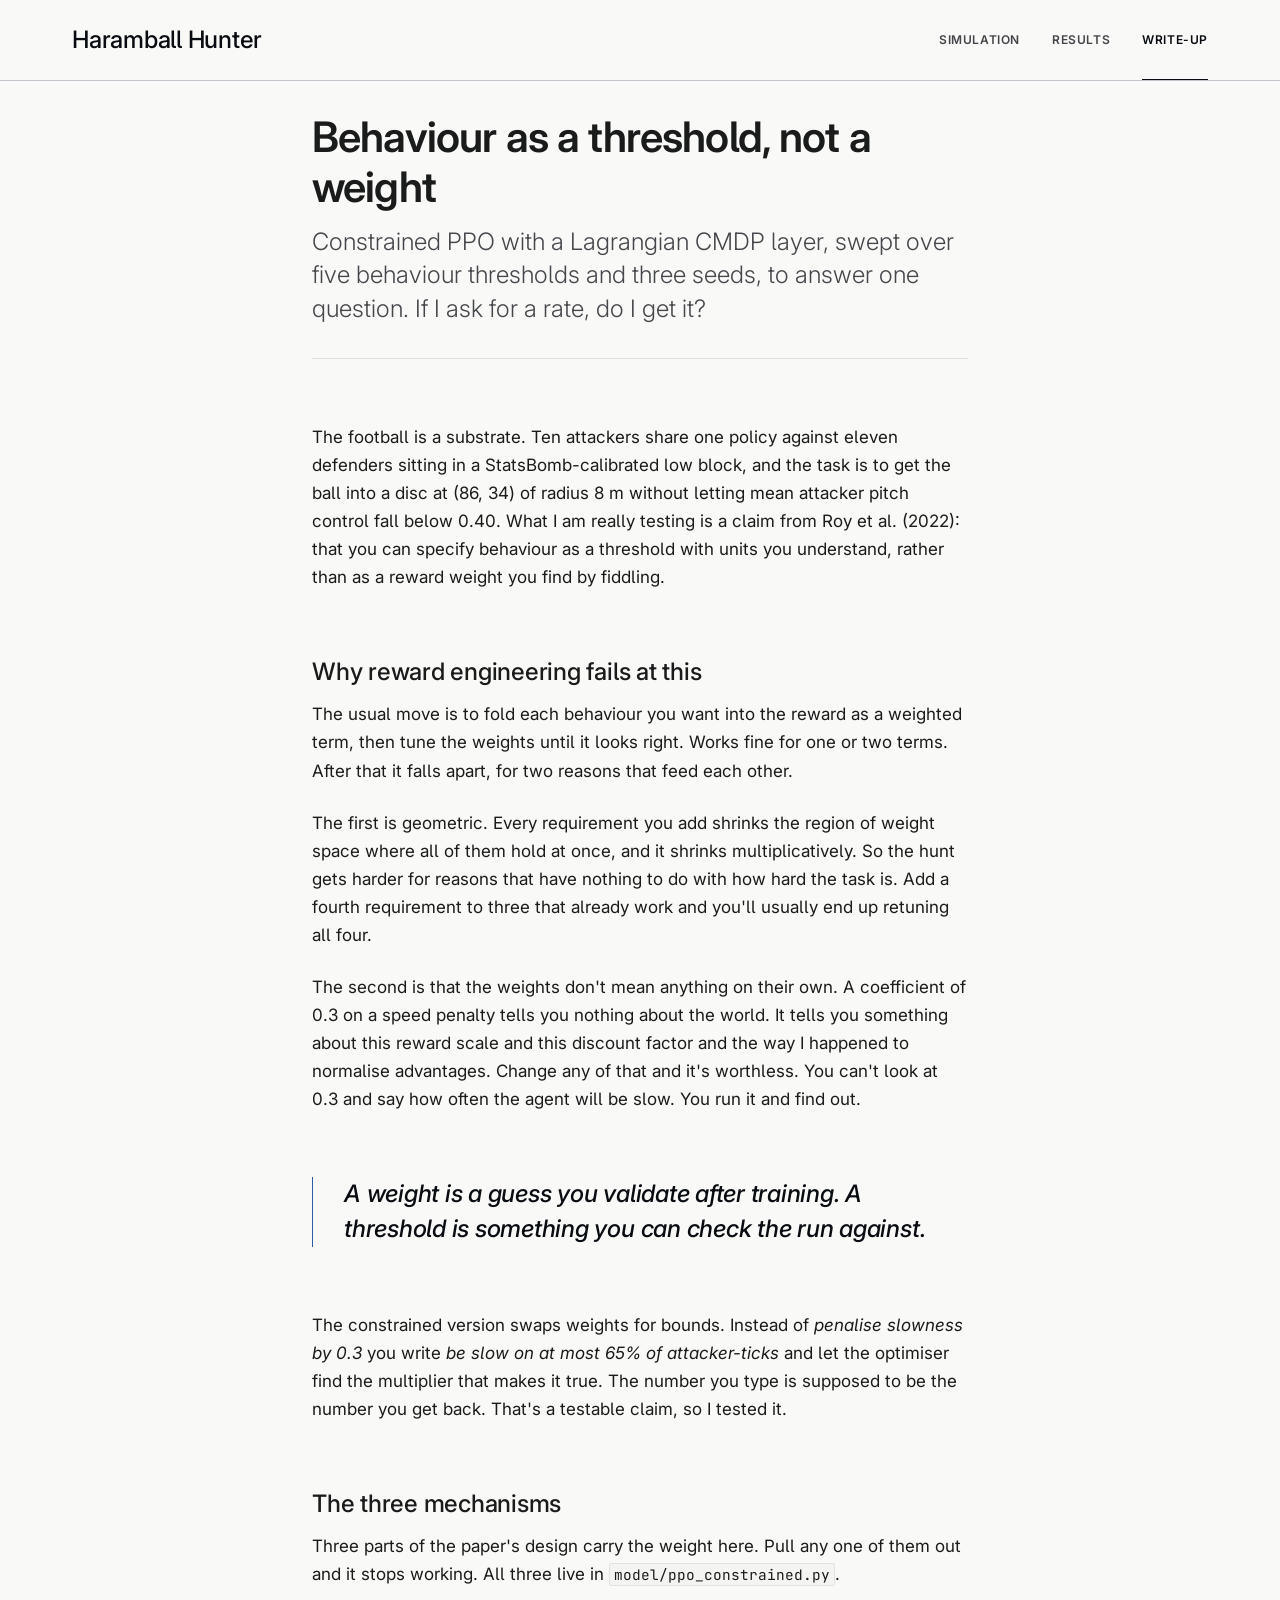
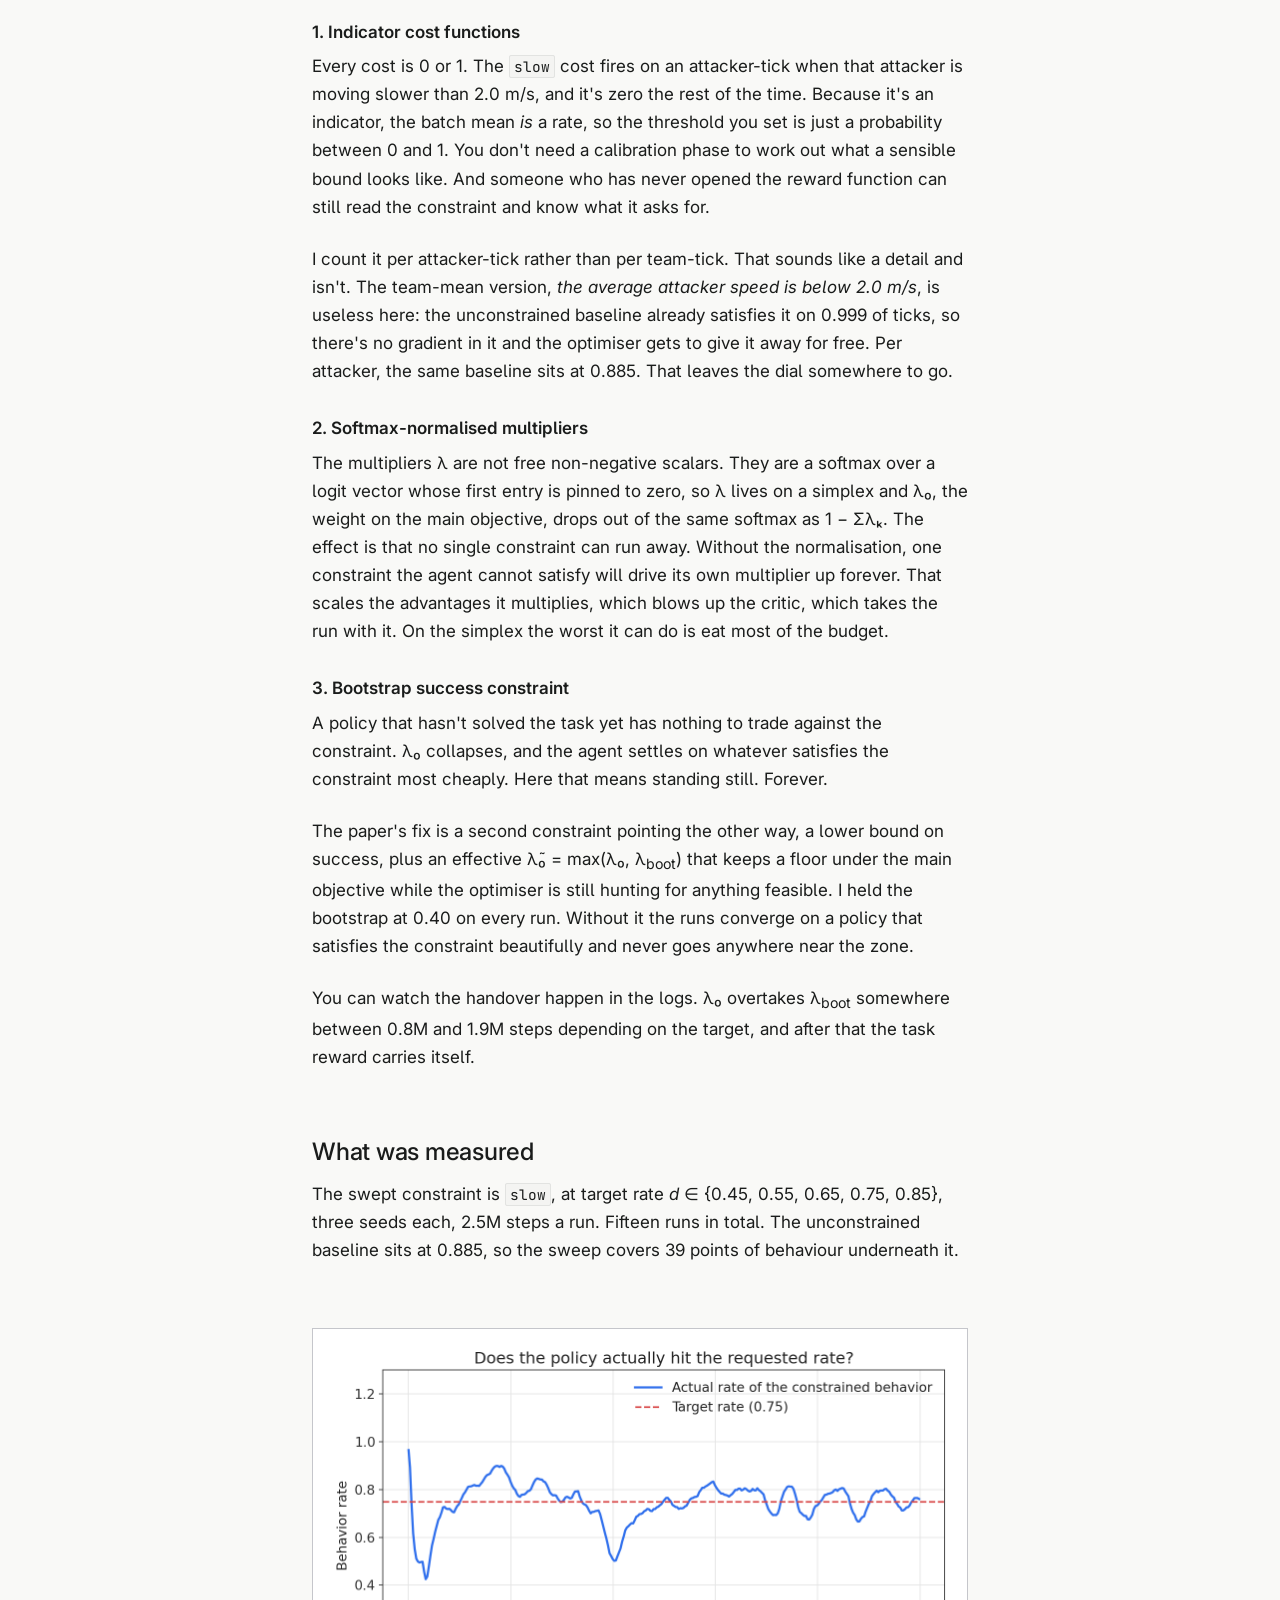
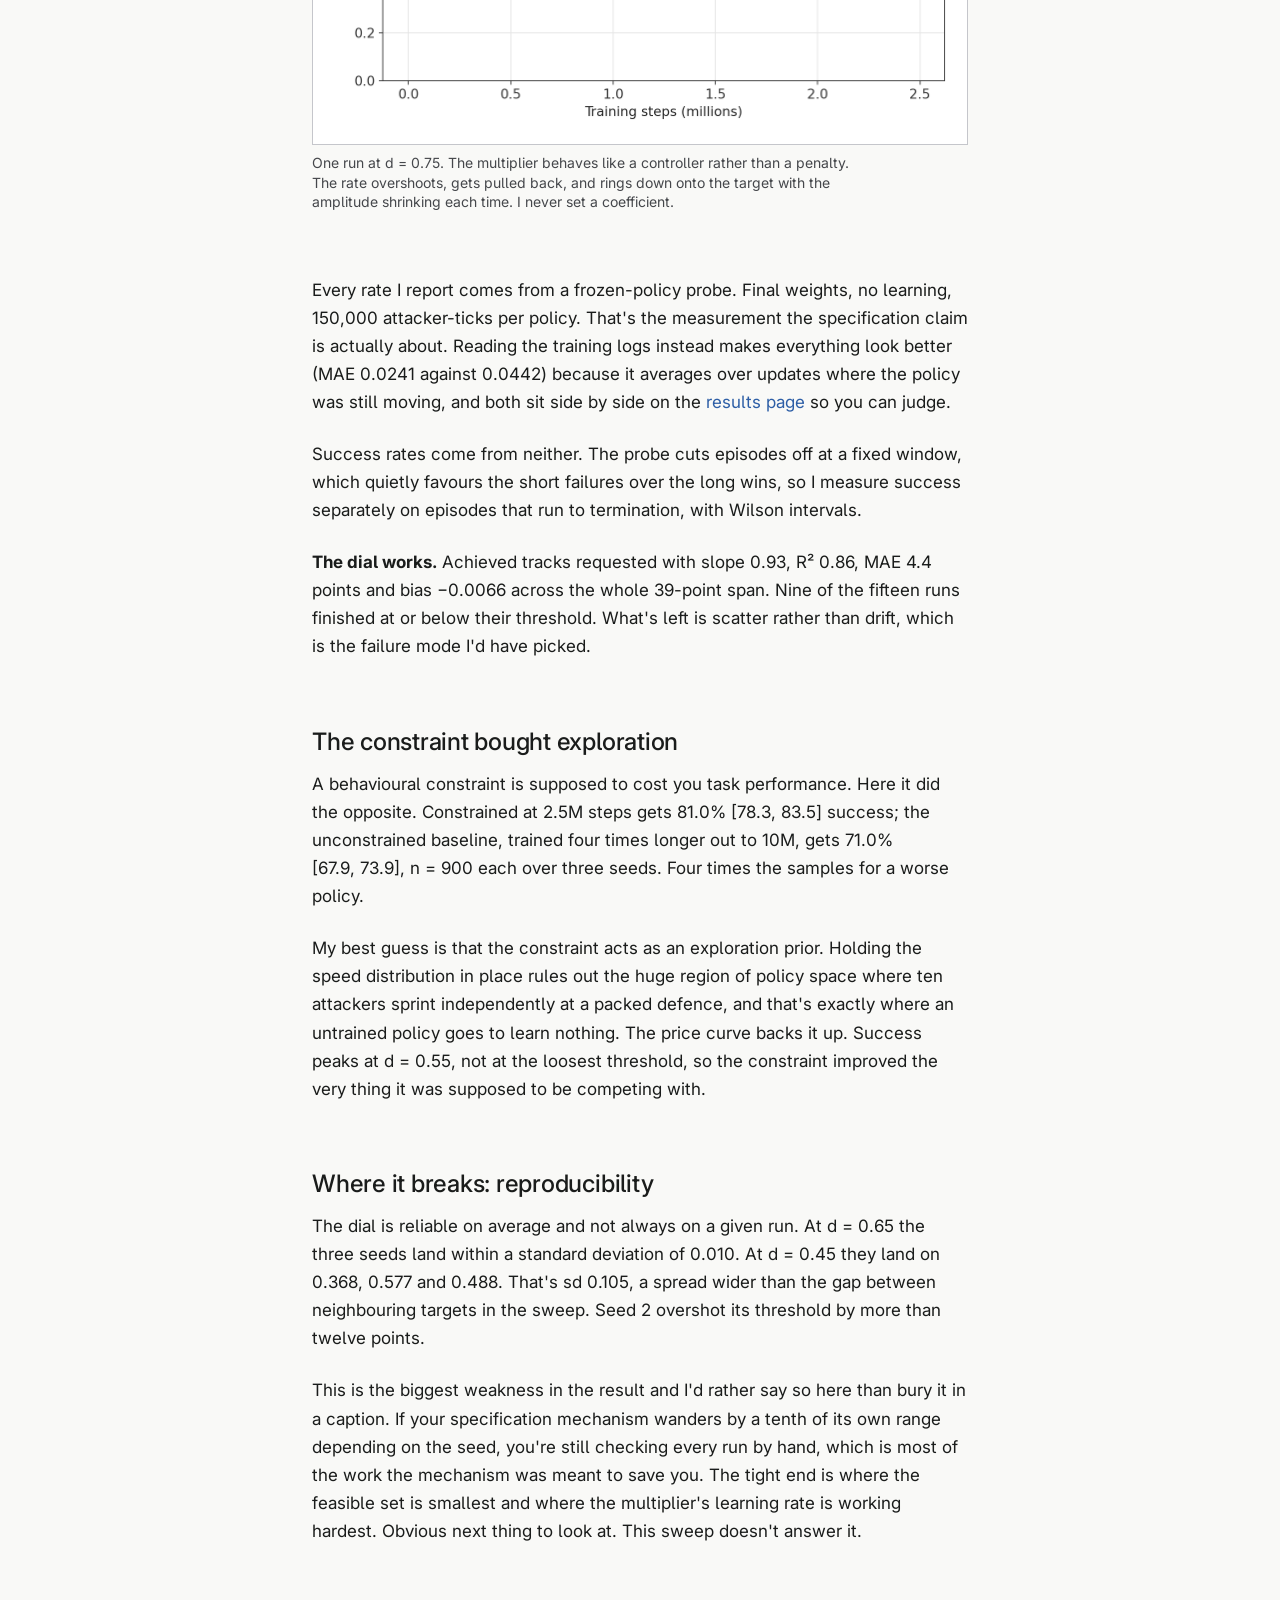
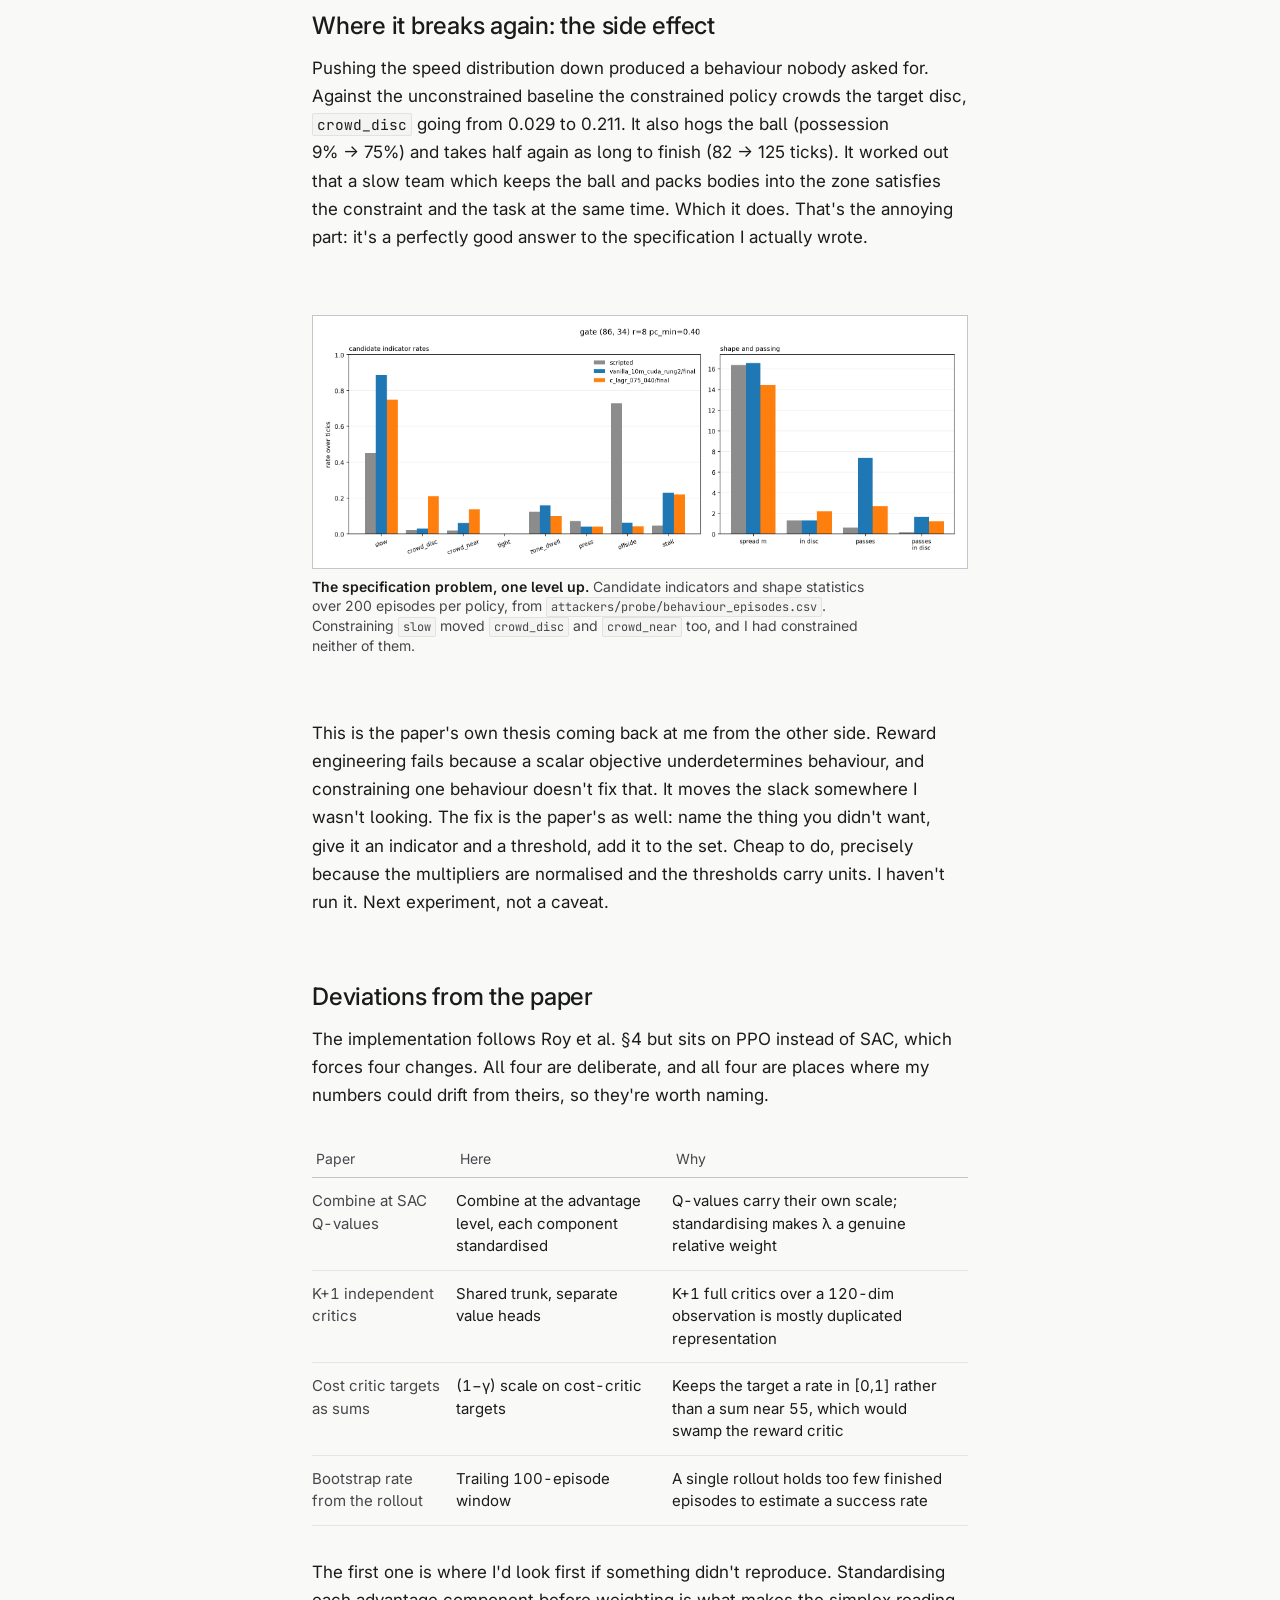
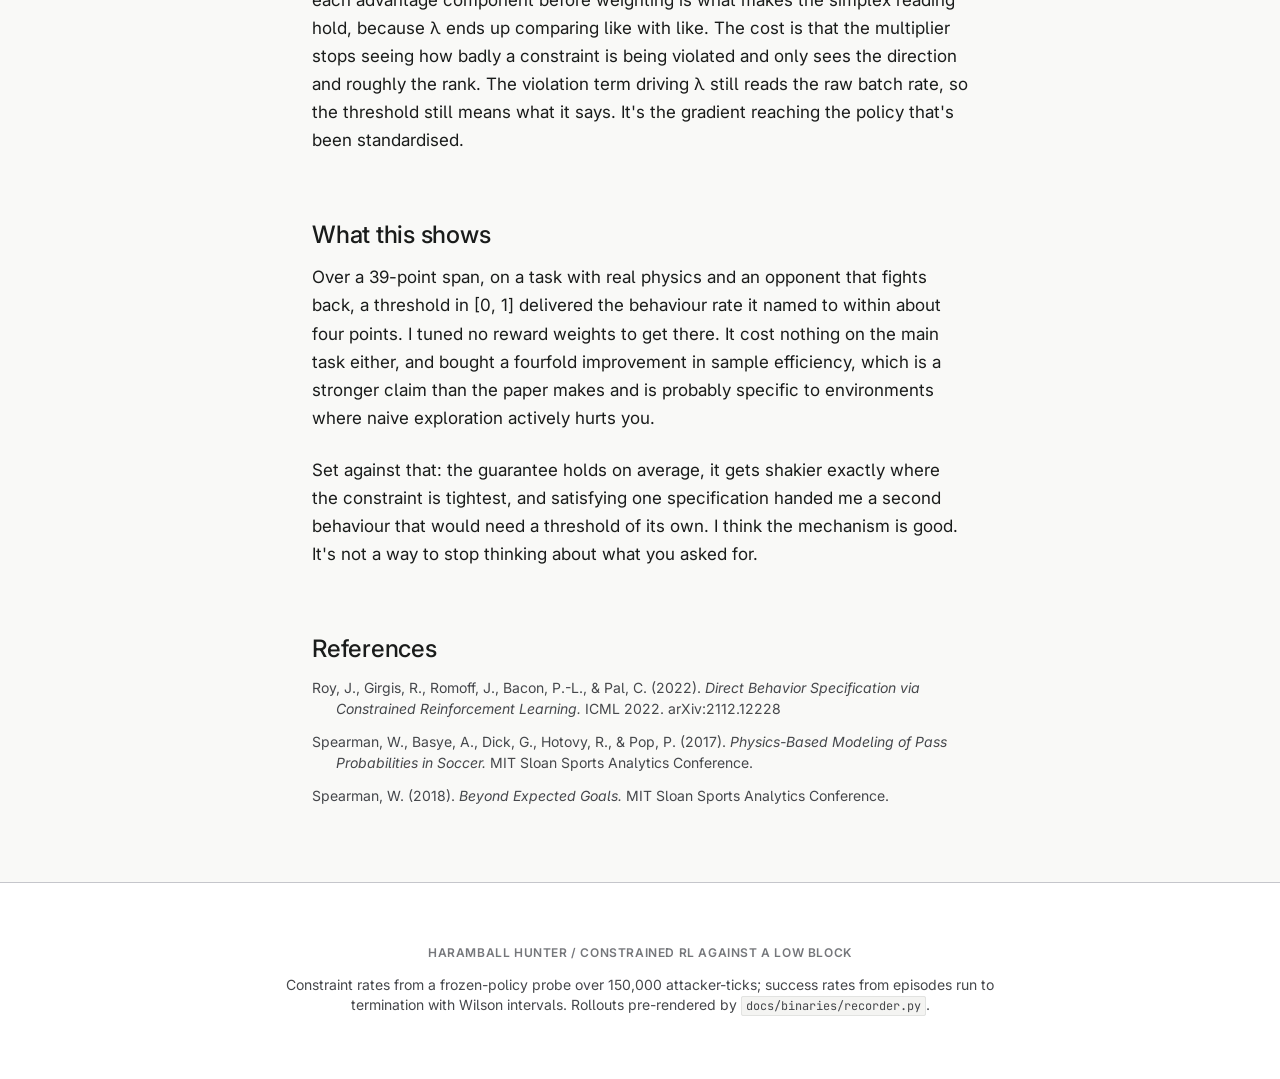
==== docs/writeup.html @ 51f3a8fc "static site for haramball hunter" ====
<!DOCTYPE html>
<html lang="en">
<head>
<meta charset="utf-8">
<meta name="viewport" content="width=device-width, initial-scale=1.0">
<title>Write-up: Behaviour as a Threshold</title>
<meta name="description" content="Why reward engineering fails for behaviour specification, what a Lagrangian CMDP layer replaces it with, and what a five-target sweep actually delivered.">
<link rel="preconnect" href="https://fonts.googleapis.com">
<link rel="preconnect" href="https://fonts.gstatic.com" crossorigin>
<link href="https://fonts.googleapis.com/css2?family=Inter:wght@300..700&family=JetBrains+Mono:wght@400..600&display=swap" rel="stylesheet">
<link rel="stylesheet" href="css/site.css">
</head>
<body>

<header class="site-header">
  <div class="bar">
    <div class="wordmark">Haramball Hunter</div>
    <nav class="site-nav">
      <a href="index.html">Simulation</a>
      <a href="results.html">Results</a>
      <a href="writeup.html" aria-current="page">Write-up</a>
    </nav>
  </div>
</header>

<main>
<div class="column">
<article>

  <header class="article-head">
    <h1 class="display-lg">Behaviour as a threshold, not a weight</h1>
    <p class="standfirst">
      Constrained PPO with a Lagrangian CMDP layer, swept over five behaviour
      thresholds and three seeds, to answer one question. If I ask for a rate,
      do I get it?
    </p>
    <hr class="rule">
  </header>

  <div class="prose">

  <p>
    The football is a substrate. Ten attackers share one policy against eleven
    defenders sitting in a StatsBomb-calibrated low block, and the task is to get
    the ball into a disc at (86,&nbsp;34) of radius 8&nbsp;m without letting mean
    attacker pitch control fall below 0.40. What I am really testing is a claim
    from Roy et&nbsp;al. (2022): that you can specify behaviour as a threshold
    with units you understand, rather than as a reward weight you find by
    fiddling.
  </p>

  <h2>Why reward engineering fails at this</h2>

  <p>
    The usual move is to fold each behaviour you want into the reward as a
    weighted term, then tune the weights until it looks right. Works fine for one
    or two terms. After that it falls apart, for two reasons that feed each
    other.
  </p>

  <p>
    The first is geometric. Every requirement you add shrinks the region of
    weight space where all of them hold at once, and it shrinks multiplicatively.
    So the hunt gets harder for reasons that have nothing to do with how hard the
    task is. Add a fourth requirement to three that already work and you'll
    usually end up retuning all four.
  </p>

  <p>
    The second is that the weights don't mean anything on their own. A
    coefficient of 0.3 on a speed penalty tells you nothing about the world. It
    tells you something about this reward scale and this discount factor and the
    way I happened to normalise advantages. Change any of that and it's worthless.
    You can't look at 0.3 and say how often the agent will be slow. You run it and
    find out.
  </p>

  <div class="pull">
    <p>
      A weight is a guess you validate after training. A threshold is something
      you can check the run against.
    </p>
  </div>

  <p>
    The constrained version swaps weights for bounds. Instead of
    <em>penalise slowness by 0.3</em> you write <em>be slow on at most 65% of
    attacker-ticks</em> and let the optimiser find the multiplier that makes it
    true. The number you type is supposed to be the number you get back. That's a
    testable claim, so I tested it.
  </p>

  <h2>The three mechanisms</h2>

  <p>
    Three parts of the paper's design carry the weight here. Pull any one of them
    out and it stops working. All three live in
    <code>model/ppo_constrained.py</code>.
  </p>

  <h3>1. Indicator cost functions</h3>

  <p>
    Every cost is 0 or 1. The <code>slow</code> cost fires on an attacker-tick
    when that attacker is moving slower than 2.0&nbsp;m/s, and it's zero the rest
    of the time. Because it's an indicator, the batch mean <em>is</em> a rate, so
    the threshold you set is just a probability between 0 and 1. You don't need a
    calibration phase to work out what a sensible bound looks like. And someone
    who has never opened the reward function can still read the constraint and
    know what it asks for.
  </p>

  <p>
    I count it per attacker-tick rather than per team-tick. That sounds like a
    detail and isn't. The team-mean version, <em>the average attacker speed is
    below 2.0&nbsp;m/s</em>, is useless here: the unconstrained baseline already
    satisfies it on 0.999 of ticks, so there's no gradient in it and the optimiser
    gets to give it away for free. Per attacker, the same baseline sits at 0.885.
    That leaves the dial somewhere to go.
  </p>

  <h3>2. Softmax-normalised multipliers</h3>

  <p>
    The multipliers λ are not free non-negative scalars. They are a softmax over
    a logit vector whose first entry is pinned to zero, so λ lives on a simplex
    and λ₀, the weight on the main objective, drops out of the same softmax as
    1&nbsp;−&nbsp;Σλₖ. The effect is that no single constraint can run away.
    Without the normalisation, one constraint the agent cannot satisfy will drive
    its own multiplier up forever. That scales the advantages it multiplies,
    which blows up the critic, which takes the run with it. On the simplex the
    worst it can do is eat most of the budget.
  </p>

  <h3>3. Bootstrap success constraint</h3>

  <p>
    A policy that hasn't solved the task yet has nothing to trade against the
    constraint. λ₀ collapses, and the agent settles on whatever satisfies the
    constraint most cheaply. Here that means standing still. Forever.
  </p>

  <p>
    The paper's fix is a second constraint pointing the other way, a lower bound
    on success, plus an effective
    λ̃₀&nbsp;=&nbsp;max(λ₀,&nbsp;λ<sub>boot</sub>) that keeps a floor under the
    main objective while the optimiser is still hunting for anything feasible. I
    held the bootstrap at 0.40 on every run. Without it the runs converge on a
    policy that satisfies the constraint beautifully and never goes anywhere near
    the zone.
  </p>

  <p>
    You can watch the handover happen in the logs. λ₀ overtakes λ<sub>boot</sub>
    somewhere between 0.8M and 1.9M steps depending on the target, and after that
    the task reward carries itself.
  </p>

  <h2>What was measured</h2>

  <p>
    The swept constraint is <code>slow</code>, at target rate
    <em>d</em> ∈&nbsp;{0.45,&nbsp;0.55,&nbsp;0.65,&nbsp;0.75,&nbsp;0.85}, three
    seeds each, 2.5M steps a run. Fifteen runs in total. The unconstrained
    baseline sits at 0.885, so the sweep covers 39 points of behaviour underneath
    it.
  </p>

  <figure>
    <div class="frame"><img src="assets/constraint_tracking.png" alt="Behaviour rate against training steps for one run: an early overshoot and dip, then oscillation that settles onto the dashed target line at 0.75."></div>
    <figcaption>
      One run at d&nbsp;=&nbsp;0.75. The multiplier behaves like a controller
      rather than a penalty. The rate overshoots, gets pulled back, and rings
      down onto the target with the amplitude shrinking each time. I never set a
      coefficient.
    </figcaption>
  </figure>

  <p>
    Every rate I report comes from a frozen-policy probe. Final weights, no
    learning, 150,000 attacker-ticks per policy. That's the measurement the
    specification claim is actually about. Reading the training logs instead makes
    everything look better (MAE 0.0241 against 0.0442) because it averages over
    updates where the policy was still moving, and both sit side by side on the
    <a href="results.html">results page</a> so you can judge.
  </p>

  <p>
    Success rates come from neither. The probe cuts episodes off at a fixed
    window, which quietly favours the short failures over the long wins, so I
    measure success separately on episodes that run to termination, with Wilson
    intervals.
  </p>

  <p>
    <b>The dial works.</b> Achieved tracks requested with slope 0.93,
    R²&nbsp;0.86, MAE 4.4 points and bias −0.0066 across the whole 39-point span.
    Nine of the fifteen runs finished at or below their threshold. What's left is
    scatter rather than drift, which is the failure mode I'd have picked.
  </p>

  <h2>The constraint bought exploration</h2>

  <p>
    A behavioural constraint is supposed to cost you task performance. Here it
    did the opposite. Constrained at 2.5M steps gets 81.0% [78.3,&nbsp;83.5]
    success; the unconstrained baseline, trained four times longer out to 10M,
    gets 71.0% [67.9,&nbsp;73.9], n&nbsp;=&nbsp;900 each over three seeds. Four
    times the samples for a worse policy.
  </p>

  <p>
    My best guess is that the constraint acts as an exploration prior. Holding
    the speed distribution in place rules out the huge region of policy space
    where ten attackers sprint independently at a packed defence, and that's
    exactly where an untrained policy goes to learn nothing. The price curve backs
    it up. Success peaks at d&nbsp;=&nbsp;0.55, not at the loosest threshold, so
    the constraint improved the very thing it was supposed to be competing with.
  </p>

  <h2>Where it breaks: reproducibility</h2>

  <p>
    The dial is reliable on average and not always on a given run. At
    d&nbsp;=&nbsp;0.65 the three seeds land within a standard deviation of 0.010.
    At d&nbsp;=&nbsp;0.45 they land on 0.368, 0.577 and 0.488. That's sd&nbsp;0.105,
    a spread wider than the gap between neighbouring targets in the sweep. Seed 2
    overshot its threshold by more than twelve points.
  </p>

  <p>
    This is the biggest weakness in the result and I'd rather say so here than
    bury it in a caption. If your specification mechanism wanders by a tenth of
    its own range depending on the seed, you're still checking every run by hand,
    which is most of the work the mechanism was meant to save you. The tight end
    is where the feasible set is smallest and where the multiplier's learning rate
    is working hardest. Obvious next thing to look at. This sweep doesn't answer
    it.
  </p>

  <h2>Where it breaks again: the side effect</h2>

  <p>
    Pushing the speed distribution down produced a behaviour nobody asked for.
    Against the unconstrained baseline the constrained policy crowds the target
    disc, <code>crowd_disc</code> going from 0.029 to 0.211. It also hogs the ball
    (possession 9%&nbsp;→&nbsp;75%) and takes half again as long to finish
    (82&nbsp;→&nbsp;125 ticks). It worked out that a slow team which keeps the ball
    and packs bodies into the zone satisfies the constraint and the task at the
    same time. Which it does. That's the annoying part: it's a perfectly good
    answer to the specification I actually wrote.
  </p>

  <figure>
    <div class="frame"><img src="assets/behaviour_probe.png" alt="Grouped bars comparing scripted, unconstrained and constrained policies across candidate indicator rates and shape statistics. The constrained policy shows a much higher crowd_disc rate and more players inside the disc; the unconstrained policy shows a much higher slow rate and far more passes."></div>
    <figcaption>
      <b>The specification problem, one level up.</b> Candidate indicators and
      shape statistics over 200 episodes per policy, from
      <code>attackers/probe/behaviour_episodes.csv</code>. Constraining
      <code>slow</code> moved <code>crowd_disc</code> and <code>crowd_near</code>
      too, and I had constrained neither of them.
    </figcaption>
  </figure>

  <p>
    This is the paper's own thesis coming back at me from the other side. Reward
    engineering fails because a scalar objective underdetermines behaviour, and
    constraining one behaviour doesn't fix that. It moves the slack somewhere I
    wasn't looking. The fix is the paper's as well: name the thing you didn't
    want, give it an indicator and a threshold, add it to the set. Cheap to do,
    precisely because the multipliers are normalised and the thresholds carry
    units. I haven't run it. Next experiment, not a caveat.
  </p>

  <h2>Deviations from the paper</h2>

  <p>
    The implementation follows Roy et&nbsp;al. §4 but sits on PPO instead of SAC,
    which forces four changes. All four are deliberate, and all four are places
    where my numbers could drift from theirs, so they're worth naming.
  </p>

  <div class="table-wrap">
    <table class="prose-table">
      <thead>
        <tr>
          <th>Paper</th>
          <th>Here</th>
          <th>Why</th>
        </tr>
      </thead>
      <tbody>
        <tr>
          <td>Combine at SAC Q-values</td>
          <td>Combine at the advantage level, each component standardised</td>
          <td>Q-values carry their own scale; standardising makes λ a genuine relative weight</td>
        </tr>
        <tr>
          <td>K+1 independent critics</td>
          <td>Shared trunk, separate value heads</td>
          <td>K+1 full critics over a 120-dim observation is mostly duplicated representation</td>
        </tr>
        <tr>
          <td>Cost critic targets as sums</td>
          <td>(1−γ) scale on cost-critic targets</td>
          <td>Keeps the target a rate in [0,1] rather than a sum near 55, which would swamp the reward critic</td>
        </tr>
        <tr>
          <td>Bootstrap rate from the rollout</td>
          <td>Trailing 100-episode window</td>
          <td>A single rollout holds too few finished episodes to estimate a success rate</td>
        </tr>
      </tbody>
    </table>
  </div>

  <p>
    The first one is where I'd look first if something didn't reproduce.
    Standardising each advantage component before weighting is what makes the
    simplex reading hold, because λ ends up comparing like with like. The cost is
    that the multiplier stops seeing how badly a constraint is being violated and
    only sees the direction and roughly the rank. The violation term driving λ
    still reads the raw batch rate, so the threshold still means what it says.
    It's the gradient reaching the policy that's been standardised.
  </p>

  <h2>What this shows</h2>

  <p>
    Over a 39-point span, on a task with real physics and an opponent that fights
    back, a threshold in [0,&nbsp;1] delivered the behaviour rate it named to
    within about four points. I tuned no reward weights to get there. It cost
    nothing on the main task either, and bought a fourfold improvement in sample
    efficiency, which is a stronger claim than the paper makes and is probably
    specific to environments where naive exploration actively hurts you.
  </p>

  <p>
    Set against that: the guarantee holds on average, it gets shakier exactly
    where the constraint is tightest, and satisfying one specification handed me a
    second behaviour that would need a threshold of its own. I think the mechanism
    is good. It's not a way to stop thinking about what you asked for.
  </p>

  <h2>References</h2>

  <div class="refs">
    <p>Roy, J., Girgis, R., Romoff, J., Bacon, P.-L., &amp; Pal, C. (2022). <em>Direct Behavior Specification via Constrained Reinforcement Learning.</em> ICML 2022. arXiv:2112.12228</p>
    <p>Spearman, W., Basye, A., Dick, G., Hotovy, R., &amp; Pop, P. (2017). <em>Physics-Based Modeling of Pass Probabilities in Soccer.</em> MIT Sloan Sports Analytics Conference.</p>
    <p>Spearman, W. (2018). <em>Beyond Expected Goals.</em> MIT Sloan Sports Analytics Conference.</p>
  </div>

  </div>
</article>
</div>
</main>

<footer class="site-footer">
  <div class="inner">
    <div class="label-caps">Haramball Hunter / constrained RL against a low block</div>
    <div class="caption">Constraint rates from a frozen-policy probe over 150,000 attacker-ticks;
      success rates from episodes run to termination with Wilson intervals.
      Rollouts pre-rendered by <code>docs/binaries/recorder.py</code>.</div>
  </div>
</footer>

</body>
</html>
---- docs/css/site.css ----
/* Monograph Research, academic minimalism.
   Tokens are the DESIGN.md frontmatter verbatim; everything below is
   hand-written from those tokens. No utility framework, no build step. */

:root {
  /* colours, straight from the DESIGN.md frontmatter */
  --surface: #f9f9f7;
  --surface-dim: #dadad8;
  --surface-bright: #f9f9f7;
  --surface-container-lowest: #ffffff;
  --surface-container-low: #f4f4f2;
  --surface-container: #eeeeec;
  --surface-container-high: #e8e8e6;
  --surface-container-highest: #e2e3e1;
  --on-surface: #1a1c1b;
  --on-surface-variant: #45474b;
  --inverse-surface: #2f3130;
  --inverse-on-surface: #f1f1ef;
  --outline: #75777b;
  --outline-variant: #c5c6cb;
  --primary: #090d12;
  --on-primary: #ffffff;
  --secondary: #2d5ea6;
  --on-secondary: #ffffff;
  --error: #ba1a1a;
  --background: #f9f9f7;
  --on-background: #1a1c1b;

  /* the one warm orange. Heatmap only, never chrome */
  --heat: #c4703f;

  /* type */
  --font-sans: 'Inter', -apple-system, BlinkMacSystemFont, 'Segoe UI',
               Helvetica, Arial, sans-serif;
  --font-mono: 'JetBrains Mono', ui-monospace, SFMono-Regular, Menlo,
               Consolas, 'Liberation Mono', monospace;

  /* radii, capped at 4px and only on interactive elements */
  --radius-sm: 0.125rem;
  --radius: 0.25rem;

  /* spacing */
  --content-max-width: 720px;
  --gutter: 24px;
  --margin-sm: 12px;
  --margin-md: 32px;
  --margin-lg: 64px;
  --header-h: 80px;
  --stop-w: 56px;
}

*, *::before, *::after { box-sizing: border-box; }

html { -webkit-text-size-adjust: 100%; }

body {
  margin: 0;
  min-height: 100vh;
  display: flex;
  flex-direction: column;
  background: var(--background);
  color: var(--on-surface);
  font-family: var(--font-sans);
  font-size: 17px;
  font-weight: 400;
  line-height: 1.65;
  font-feature-settings: 'cv05' 1;
  -webkit-font-smoothing: antialiased;
  overscroll-behavior: none;
}

/* ---------------------------------------------------------------- type ---- */

h1, h2, h3 { margin: 0; font-weight: 500; }

.display-lg {
  font-size: 42px;
  font-weight: 600;
  line-height: 1.2;
  letter-spacing: -0.02em;
}

.headline-md {
  font-size: 24px;
  font-weight: 500;
  line-height: 1.4;
  letter-spacing: -0.01em;
}

.label-caps {
  font-size: 12px;
  font-weight: 600;
  line-height: 1;
  letter-spacing: 0.05em;
  text-transform: uppercase;
}

.caption {
  font-size: 14px;
  font-weight: 400;
  line-height: 1.4;
}

.mono, .num {
  font-family: var(--font-mono);
  font-size: 14px;
  line-height: 1.5;
  font-variant-numeric: tabular-nums;
}

.muted { color: var(--on-surface-variant); }
.dim   { color: var(--outline); }

a { color: var(--secondary); text-decoration: none; }
a:hover { border-bottom: 1px solid var(--secondary); }

/* -------------------------------------------------------------- header ---- */

.site-header {
  position: fixed;
  top: 0;
  left: 0;
  right: 0;
  z-index: 50;
  background: color-mix(in srgb, var(--background) 90%, transparent);
  backdrop-filter: blur(6px);
  border-bottom: 1px solid var(--outline-variant);
}

.site-header .bar {
  height: var(--header-h);
  max-width: 1200px;
  margin: 0 auto;
  padding: 0 var(--margin-md);
  display: flex;
  align-items: center;
  justify-content: space-between;
  gap: var(--gutter);
}

.wordmark {
  font-size: 24px;
  font-weight: 500;
  letter-spacing: -0.01em;
  color: var(--primary);
  white-space: nowrap;
  min-width: 0;
  overflow: hidden;
  text-overflow: ellipsis;
}

.site-nav {
  display: flex;
  align-items: stretch;
  gap: var(--margin-md);
  height: var(--header-h);
  flex: none;
}

.site-nav a {
  display: flex;
  align-items: center;
  font-size: 12px;
  font-weight: 600;
  letter-spacing: 0.05em;
  text-transform: uppercase;
  color: var(--on-surface-variant);
  border-bottom: 1px solid transparent;
  transition: color .2s, border-color .2s;
}

.site-nav a:hover { color: var(--primary); border-bottom-color: transparent; }

.site-nav a[aria-current='page'] {
  color: var(--primary);
  border-bottom-color: var(--primary);
}

/* ---------------------------------------------------------------- page ---- */

main {
  padding-top: var(--header-h);
  flex: 1 0 auto;
}

.column {
  width: 100%;
  max-width: var(--content-max-width);
  margin: 0 auto;
  padding: var(--margin-md) var(--margin-md) var(--margin-lg);
}

.page-head {
  padding-bottom: var(--gutter);
  margin-bottom: var(--margin-md);
  border-bottom: 1px solid var(--surface-container-highest);
}

.page-head h1 { margin-bottom: 8px; }

.page-head p {
  margin: 0;
  color: var(--on-surface-variant);
  max-width: 600px;
}

.rule {
  height: 1px;
  background: var(--surface-container-highest);
  border: 0;
  margin: var(--margin-md) 0;
}

/* --------------------------------------------------------------- stats ---- */

.stat-row {
  display: grid;
  grid-template-columns: repeat(4, minmax(0, 1fr));
  gap: var(--gutter);
  margin-bottom: var(--margin-md);
}

.stat .value {
  display: block;
  font-family: var(--font-mono);
  font-size: 42px;
  font-weight: 600;
  line-height: 1.2;
  letter-spacing: -0.02em;
  font-variant-numeric: tabular-nums;
  color: var(--on-surface);
}

.stat .value .unit {
  font-family: var(--font-sans);
  font-size: 20px;
  font-weight: 500;
  letter-spacing: 0;
  margin-left: 2px;
}

.stat .value .of { color: var(--outline); }

.stat .label {
  display: block;
  font-size: 14px;
  line-height: 1.4;
  color: var(--outline);
  margin-top: 4px;
}

/* ------------------------------------------------------------- figures ---- */

figure { margin: var(--margin-lg) 0; }

figure .frame {
  border: 1px solid var(--outline-variant);
  background: var(--surface-container-lowest);
  padding: 8px;
}

figure img { display: block; width: 100%; height: auto; }

figcaption {
  font-size: 14px;
  line-height: 1.4;
  color: var(--on-surface-variant);
  margin-top: 8px;
  max-width: 560px;
}

figcaption b { font-weight: 600; color: var(--on-surface); }

.fig-pair {
  display: grid;
  grid-template-columns: repeat(2, minmax(0, 1fr));
  gap: var(--gutter);
}

.fig-pair figure { margin: 0; }

/* -------------------------------------------------------------- tables ---- */

.table-wrap { overflow-x: auto; margin: var(--margin-md) 0; }

table {
  width: 100%;
  border-collapse: collapse;
  text-align: left;
}

thead th {
  font-family: var(--font-sans);
  font-size: 14px;
  font-weight: 400;
  line-height: 1.4;
  color: var(--on-surface-variant);
  padding: 8px 4px;
  border-bottom: 1px solid var(--outline-variant);
  white-space: nowrap;
}

tbody td {
  font-family: var(--font-mono);
  font-size: 14px;
  line-height: 1.5;
  font-variant-numeric: tabular-nums;
  color: var(--on-surface);
  padding: 8px 4px;
  border-bottom: 1px solid color-mix(in srgb, var(--outline-variant) 40%, transparent);
  white-space: nowrap;
}

th.num, td.num { text-align: right; }
tbody tr.infeasible td { color: var(--outline); }
tbody tr.total td { border-bottom: 0; border-top: 1px solid var(--outline-variant); }
td.yes { color: var(--on-surface); }
td.no  { color: var(--outline); }

.table-note {
  font-size: 14px;
  line-height: 1.4;
  color: var(--on-surface-variant);
  margin: 8px 0 0;
}

/* --------------------------------------------------------------- pitch ---- */

.pitch-frame {
  position: relative;
  width: 100%;
  border: 1px solid var(--surface-container-highest);
  background: var(--surface-bright);
  overflow: hidden;
  line-height: 0;
}

.pitch-frame canvas {
  display: block;
  width: 100%;
  height: auto;
}

.pitch-tag {
  position: absolute;
  right: 8px;
  bottom: 8px;
  font-family: var(--font-mono);
  font-size: 11px;
  letter-spacing: 0.05em;
  line-height: 1;
  color: var(--on-surface-variant);
  opacity: .6;
  pointer-events: none;
}

.pitch-frame.loading::after {
  content: 'loading recording...';
  position: absolute;
  inset: 0;
  display: flex;
  align-items: center;
  justify-content: center;
  font-family: var(--font-mono);
  font-size: 12px;
  letter-spacing: .05em;
  color: var(--on-surface-variant);
  background: color-mix(in srgb, var(--surface-bright) 78%, transparent);
}

/* ------------------------------------------------------------ controls ---- */

.controls {
  display: flex;
  flex-direction: column;
  gap: var(--gutter);
  margin-top: var(--margin-md);
}

.dial {
  display: flex;
  flex-direction: column;
  gap: 16px;
  padding-bottom: var(--gutter);
  border-bottom: 1px solid var(--surface-container-highest);
}

.dial > .label-caps { color: var(--on-surface-variant); text-align: center; }

.stops {
  position: relative;
  width: 100%;
  max-width: 500px;
  margin: 0 auto;
  height: 40px;
}

.stops::before {
  content: '';
  position: absolute;
  left: calc(var(--stop-w) / 2);
  right: calc(var(--stop-w) / 2);
  top: 6px;
  height: 1px;
  background: var(--surface-container-highest);
}

.stops-inner {
  position: relative;
  display: flex;
  justify-content: space-between;
  align-items: flex-start;
}

.stop {
  appearance: none;
  background: none;
  border: 0;
  padding: 0;
  margin: 0;
  cursor: pointer;
  display: flex;
  flex-direction: column;
  align-items: center;
  gap: 10px;
  width: var(--stop-w);
  font-family: var(--font-mono);
  font-size: 11px;
  line-height: 1;
  color: var(--on-surface-variant);
}

.stop .dot {
  width: 13px;
  height: 13px;
  border-radius: 9999px;
  border: 1px solid var(--surface-container-highest);
  background: var(--surface-bright);
  transition: background .15s, border-color .15s, box-shadow .15s;
}

.stop:hover .dot { border-color: var(--outline); }

.stop[aria-checked='true'] .dot {
  background: var(--secondary);
  border-color: var(--secondary);
  box-shadow: 0 0 0 4px color-mix(in srgb, var(--secondary) 20%, transparent);
}

.stop[aria-checked='true'] { color: var(--on-surface); font-weight: 600; }

.stops:focus-visible { outline: none; }
.stops:focus-visible .stop[aria-checked='true'] .dot {
  box-shadow: 0 0 0 4px color-mix(in srgb, var(--secondary) 35%, transparent);
}

/* readout */

.readout {
  display: flex;
  flex-wrap: wrap;
  justify-content: center;
  align-items: baseline;
  gap: 8px;
  font-family: var(--font-mono);
  font-size: 14px;
  font-variant-numeric: tabular-nums;
  color: var(--on-surface);
}

.readout .k { color: var(--on-surface-variant); }
.readout .v { font-weight: 500; }
.readout .sep { color: var(--surface-container-highest); margin: 0 8px; }

/* playback */

.playback {
  display: flex;
  align-items: center;
  justify-content: space-between;
  gap: 16px;
  flex-wrap: wrap;
}

.playback .left {
  display: flex;
  align-items: center;
  gap: 16px;
  flex: 1 1 320px;
  min-width: 0;
}

.icon-btn {
  width: 32px;
  height: 32px;
  flex: none;
  border: 1px solid var(--surface-container-highest);
  border-radius: var(--radius);
  background: var(--surface-bright);
  color: var(--on-surface);
  cursor: pointer;
  display: flex;
  align-items: center;
  justify-content: center;
  padding: 0;
  transition: color .15s, border-color .15s;
}

.icon-btn:hover { color: var(--secondary); border-color: var(--secondary); }
.icon-btn svg { width: 14px; height: 14px; fill: currentColor; }

.scrub {
  appearance: none;
  -webkit-appearance: none;
  flex: 1 1 auto;
  max-width: 220px;
  height: 12px;
  background: transparent;
  cursor: pointer;
  margin: 0;
}

.scrub::-webkit-slider-runnable-track {
  height: 4px;
  background: var(--surface-container-highest);
}
.scrub::-moz-range-track {
  height: 4px;
  background: var(--surface-container-highest);
}
.scrub::-moz-range-progress {
  height: 4px;
  background: var(--outline-variant);
}
.scrub::-webkit-slider-thumb {
  -webkit-appearance: none;
  width: 4px;
  height: 12px;
  margin-top: -4px;
  border: 0;
  border-radius: 1px;
  background: var(--on-surface);
}
.scrub::-moz-range-thumb {
  width: 4px;
  height: 12px;
  border: 0;
  border-radius: 1px;
  background: var(--on-surface);
}
.scrub:focus-visible::-webkit-slider-thumb { background: var(--secondary); }
.scrub:focus-visible::-moz-range-thumb { background: var(--secondary); }

.tick-count {
  font-family: var(--font-mono);
  font-size: 12px;
  color: var(--on-surface-variant);
  white-space: nowrap;
  font-variant-numeric: tabular-nums;
}

.episode-btn {
  appearance: none;
  background: none;
  border: 0;
  border-bottom: 1px solid transparent;
  padding: 0 0 2px;
  cursor: pointer;
  font-family: var(--font-sans);
  font-size: 14px;
  color: var(--on-surface);
  transition: color .15s, border-color .15s;
}

.episode-btn:hover { color: var(--secondary); border-bottom-color: var(--secondary); }

.legend {
  display: flex;
  flex-wrap: wrap;
  gap: 20px;
  align-items: center;
  font-size: 14px;
  color: var(--on-surface-variant);
  padding-top: 8px;
  border-top: 1px solid var(--surface-container-highest);
}

.legend .key { display: inline-flex; align-items: center; gap: 8px; }

.swatch {
  width: 10px;
  height: 10px;
  border-radius: 9999px;
  flex: none;
}
.swatch.att { background: var(--secondary); }
.swatch.def { background: var(--outline-variant); }
.swatch.gk  { background: var(--surface-bright); border: 1px solid var(--outline); }
.swatch.ball { background: var(--surface-container-lowest); border: 1px solid var(--on-surface); }
.swatch.heat {
  border-radius: 0;
  width: 28px;
  background: linear-gradient(90deg,
    color-mix(in srgb, var(--heat) 6%, transparent),
    var(--heat));
}

/* ---------------------------------------------------------------- prose --- */

.prose p { margin: 0 0 24px; }

.prose h2 {
  font-size: 24px;
  font-weight: 500;
  line-height: 1.4;
  letter-spacing: -0.01em;
  margin: var(--margin-lg) 0 var(--margin-sm);
}

.prose h3 {
  font-size: 17px;
  font-weight: 600;
  line-height: 1.4;
  margin: var(--margin-md) 0 8px;
}

.prose ul, .prose ol { margin: 0 0 24px; padding-left: 24px; }
.prose li { margin-bottom: 8px; }

code {
  font-family: var(--font-mono);
  font-size: 0.85em;
  background: var(--surface-container-low);
  border: 1px solid var(--surface-container-highest);
  border-radius: var(--radius-sm);
  padding: 1px 4px;
}

.article-head { margin-bottom: var(--margin-lg); }
.article-head h1 { margin-bottom: var(--margin-sm); }
.article-head .standfirst {
  font-size: 24px;
  font-weight: 300;
  line-height: 1.4;
  color: var(--on-surface-variant);
  margin: 0;
}
.article-head .rule { margin: var(--margin-md) 0 0; }

.pull {
  position: relative;
  padding-left: var(--margin-md);
  margin: var(--margin-lg) 0;
}

.pull::before {
  content: '';
  position: absolute;
  left: 0;
  top: 0;
  bottom: 0;
  width: 1px;
  background: var(--secondary);
}

.pull p {
  margin: 0;
  font-size: 24px;
  font-weight: 500;
  font-style: italic;
  line-height: 1.45;
  letter-spacing: -0.01em;
  color: var(--primary);
}

.note {
  border: 1px solid var(--surface-container-highest);
  background: var(--surface-container-low);
  padding: 16px var(--gutter);
  margin: var(--margin-md) 0;
}

.note p:last-child { margin-bottom: 0; }
.note .label-caps { color: var(--on-surface-variant); display: block; margin-bottom: 8px; }

.refs { font-size: 14px; line-height: 1.5; color: var(--on-surface-variant); }
.refs p { margin: 0 0 12px; padding-left: 24px; text-indent: -24px; }

/* -------------------------------------------------------------- footer ---- */

.site-footer {
  border-top: 1px solid var(--outline-variant);
  background: var(--surface-container-lowest);
  padding: var(--margin-lg) var(--margin-md);
}

.site-footer .inner {
  max-width: var(--content-max-width);
  margin: 0 auto;
  display: flex;
  flex-direction: column;
  align-items: center;
  gap: 16px;
  text-align: center;
}

.site-footer .label-caps { color: var(--outline); }
.site-footer .caption { color: var(--on-surface-variant); }

/* -------------------------------------------------------------- mobile ---- */

@media (max-width: 720px) {
  :root { --header-h: 64px; }
  .display-lg { font-size: 32px; }
  .stat .value { font-size: 32px; }
  .pull p { font-size: 20px; }
  .article-head .standfirst { font-size: 19px; }
  .site-header .bar { padding: 0 var(--gutter); gap: 16px; }
  .wordmark { font-size: 17px; }
  .site-nav { gap: 14px; }
  .site-nav a { font-size: 11px; letter-spacing: 0.04em; }
  .column { padding: var(--gutter) var(--gutter) var(--margin-lg); }
  .stat-row { grid-template-columns: repeat(2, minmax(0, 1fr)); row-gap: var(--margin-md); }
  .fig-pair { grid-template-columns: minmax(0, 1fr); }
  :root { --stop-w: 44px; }
}

/* Prose tables carry sentences, not columns of figures, so they keep the
   sans face and the hairline rules but drop the tabular treatment. */

.prose-table td {
  font-family: var(--font-sans);
  font-size: 15px;
  line-height: 1.5;
  white-space: normal;
  vertical-align: top;
  padding: 12px 16px 12px 0;
}

.prose-table td:first-child { color: var(--on-surface-variant); }
.prose-table td code { font-size: 0.8em; }
.site-footer code { font-size: 0.85em; }
.prose-table th { padding-bottom: 8px; }
.prose-table { min-width: 560px; }

/* Below ~420px the wordmark and the three nav labels are competing for the
   same row; tightening the gutter here keeps the wordmark whole. */

@media (max-width: 480px) {
  .site-header .bar { padding: 0 16px; gap: 12px; }
  .site-nav { gap: 12px; }
  .site-nav a { font-size: 10px; }
}
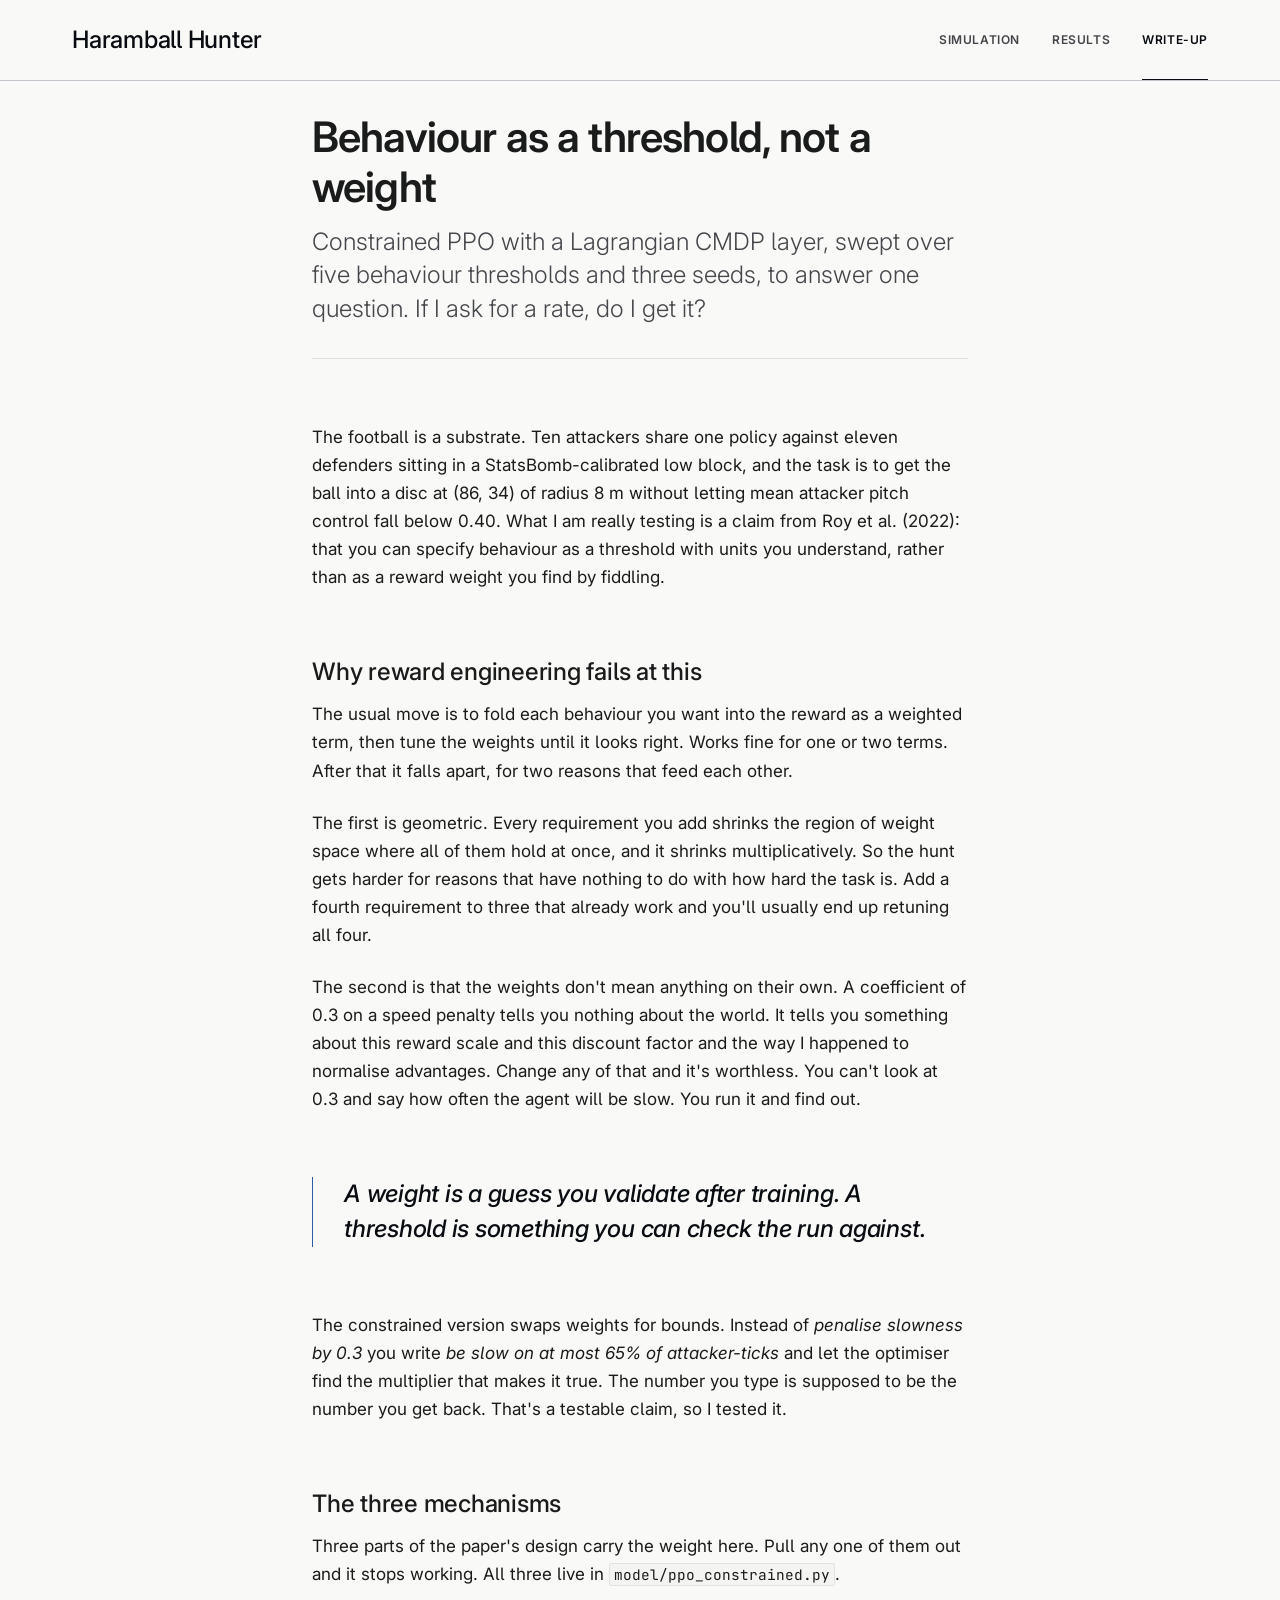
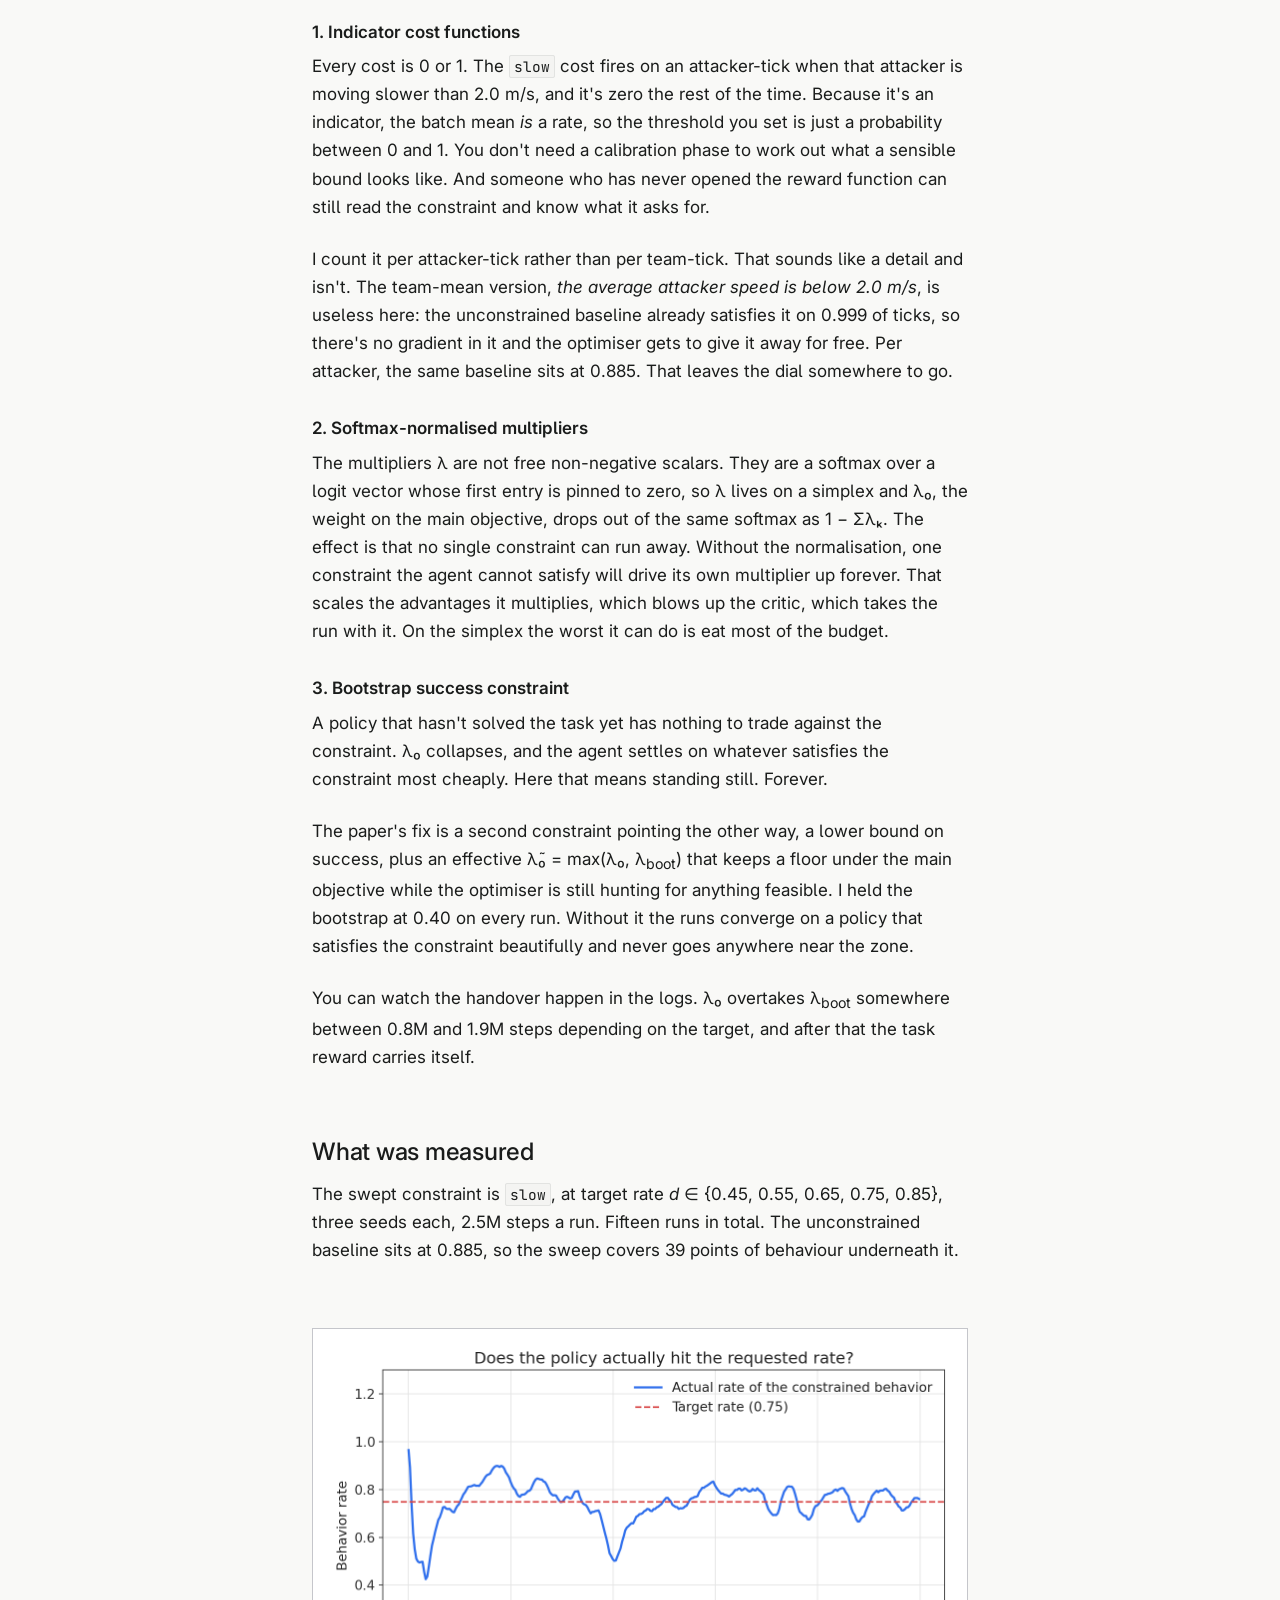
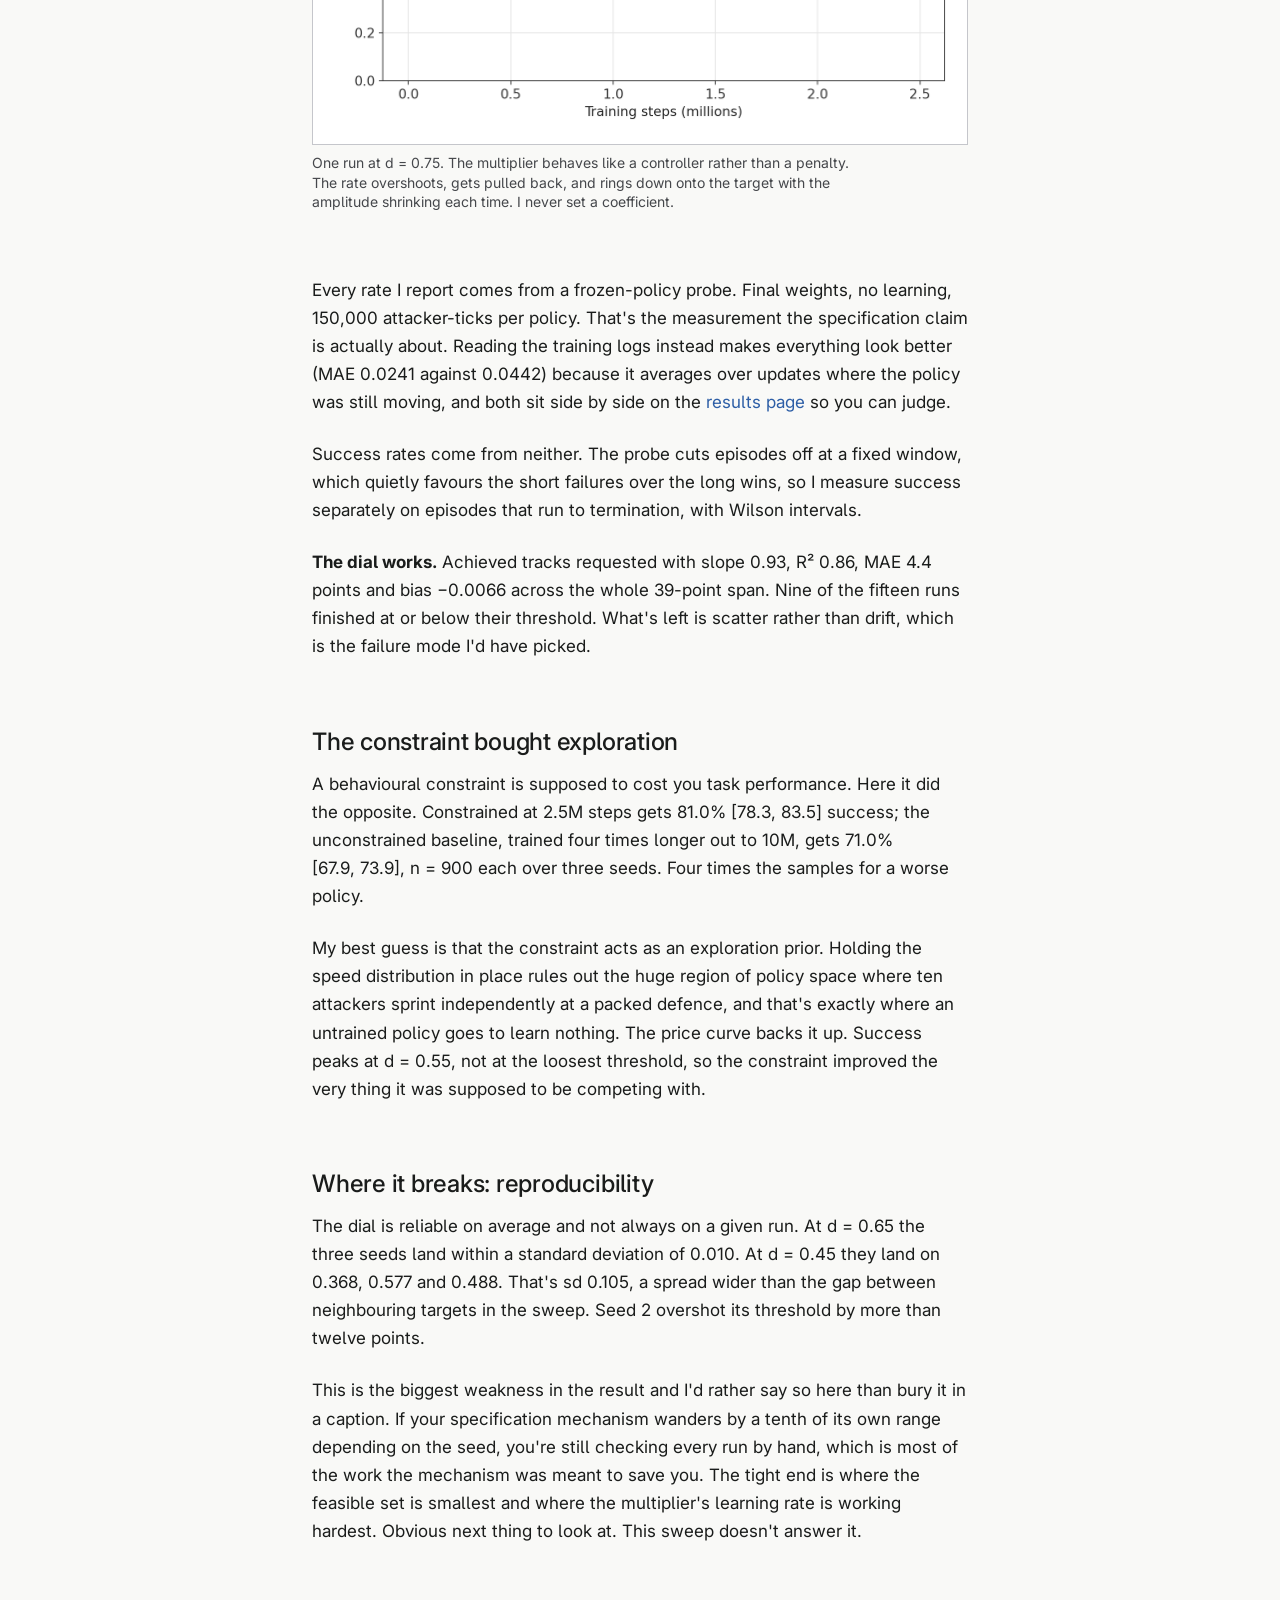
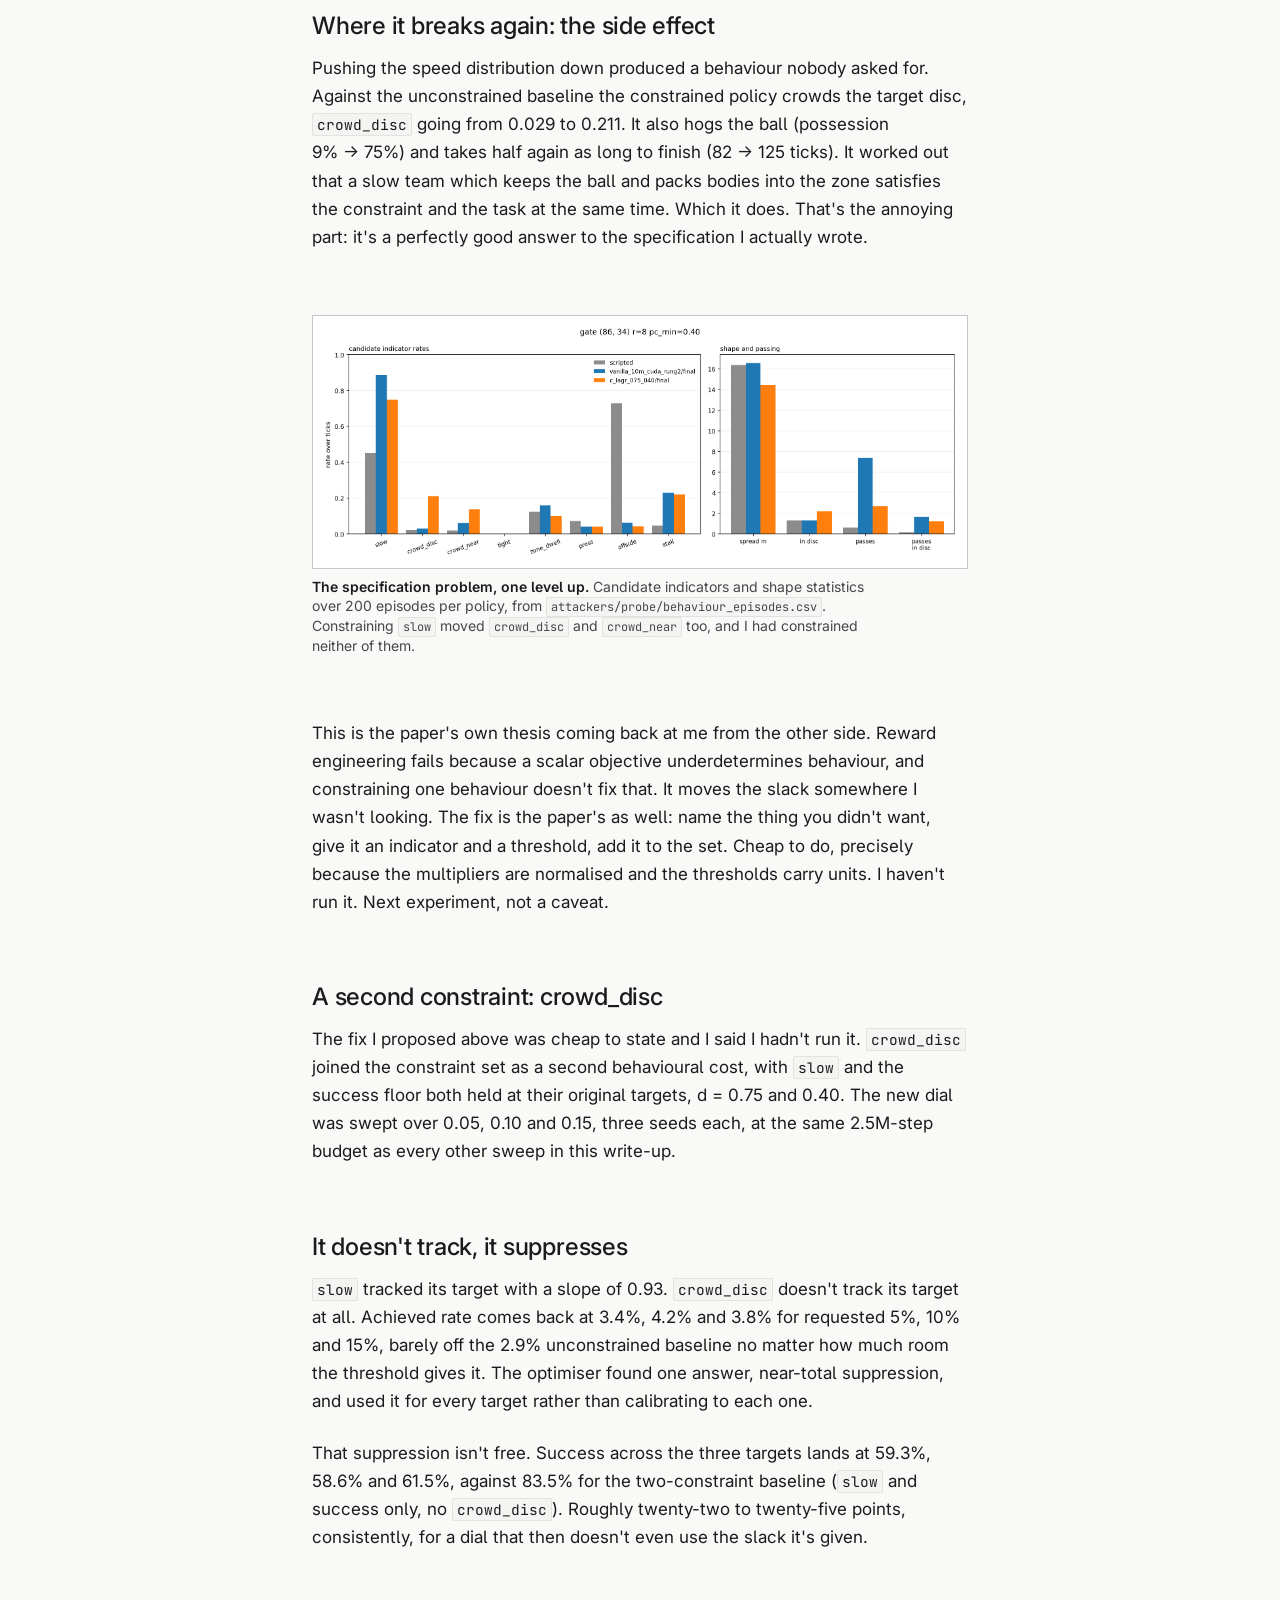
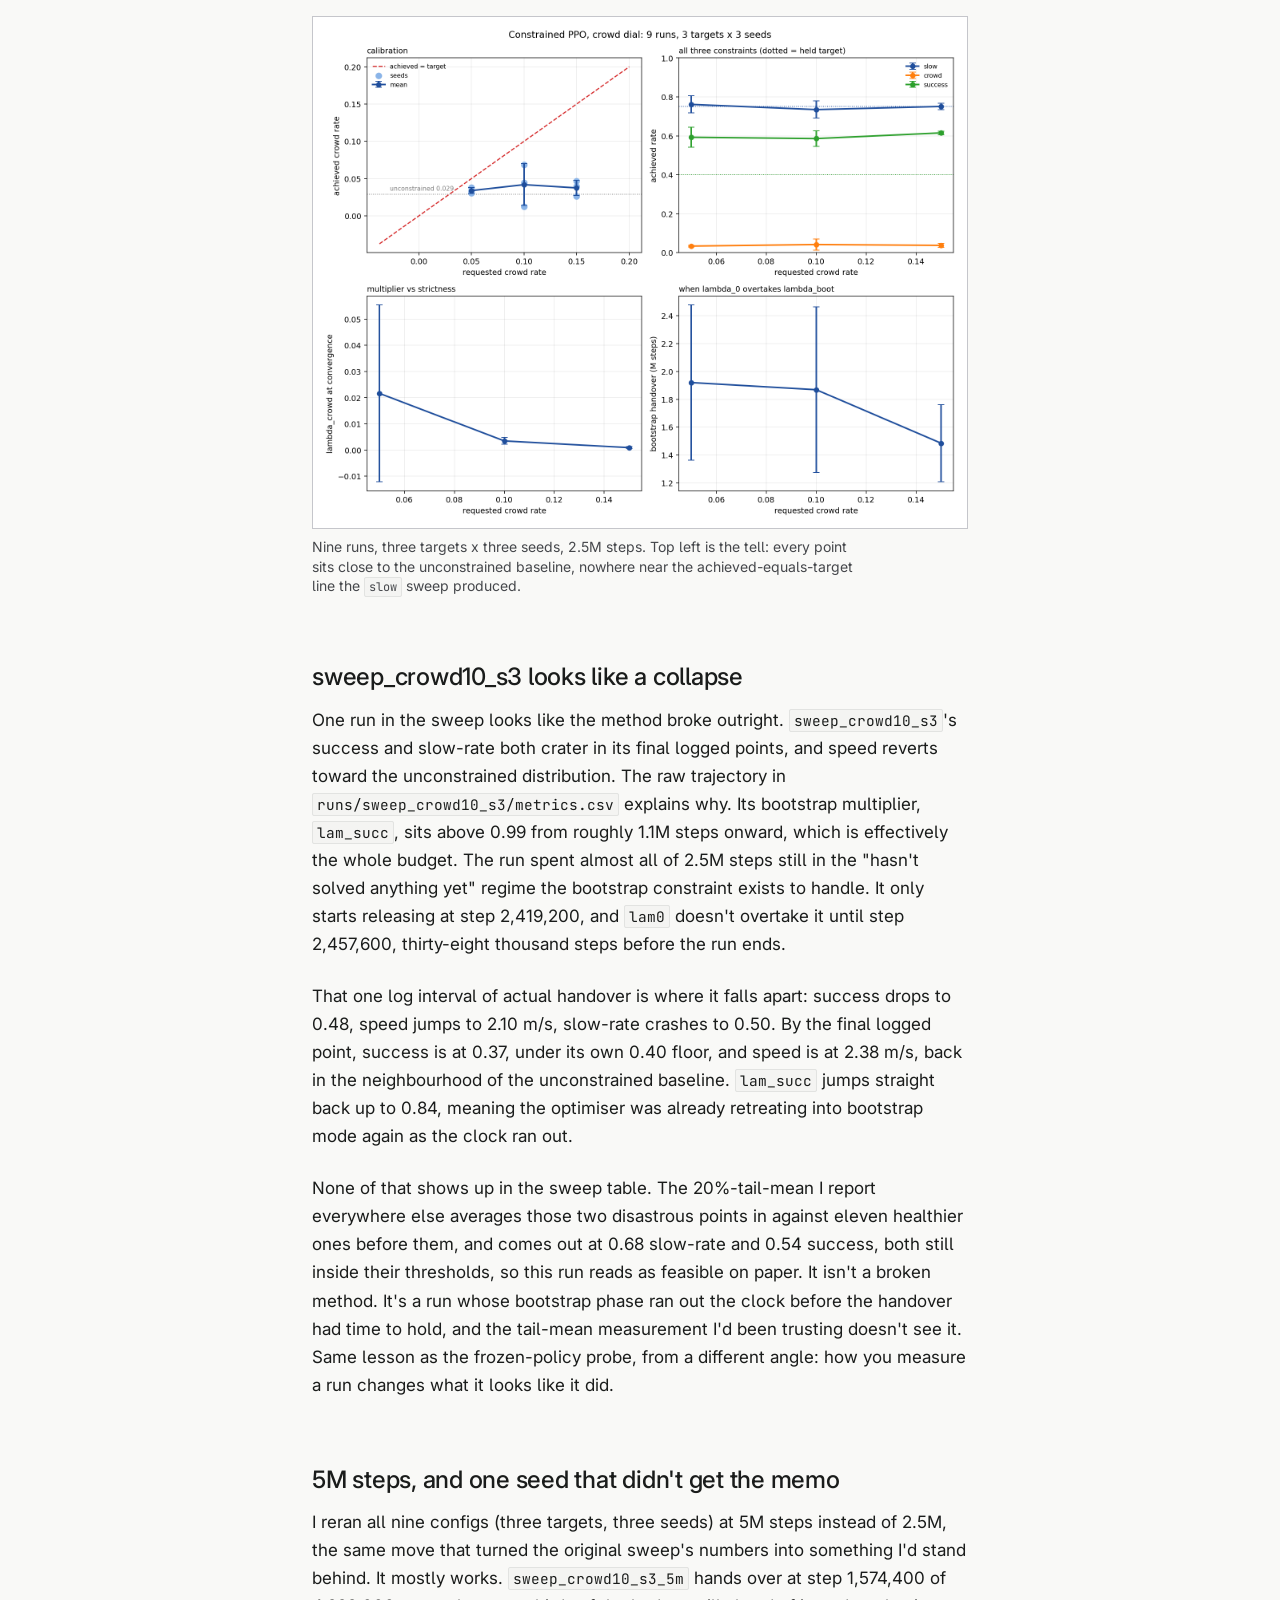
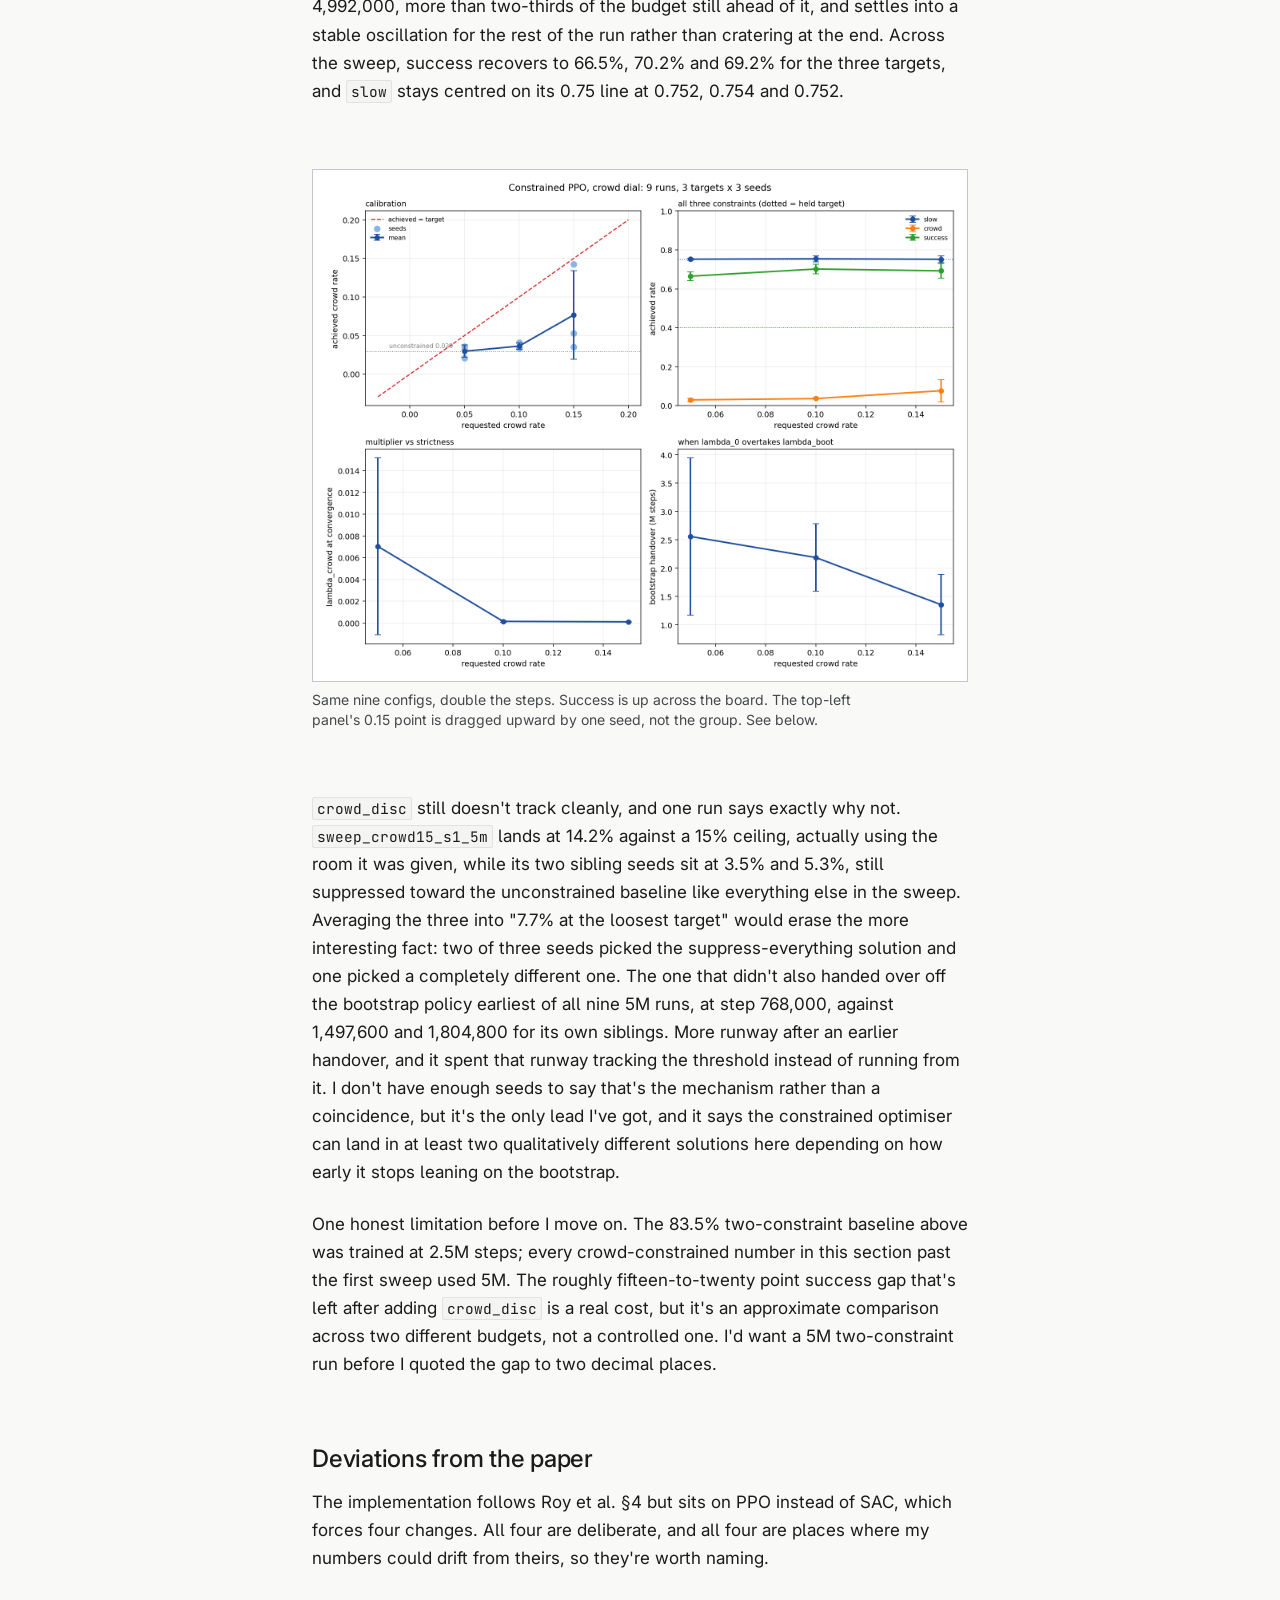
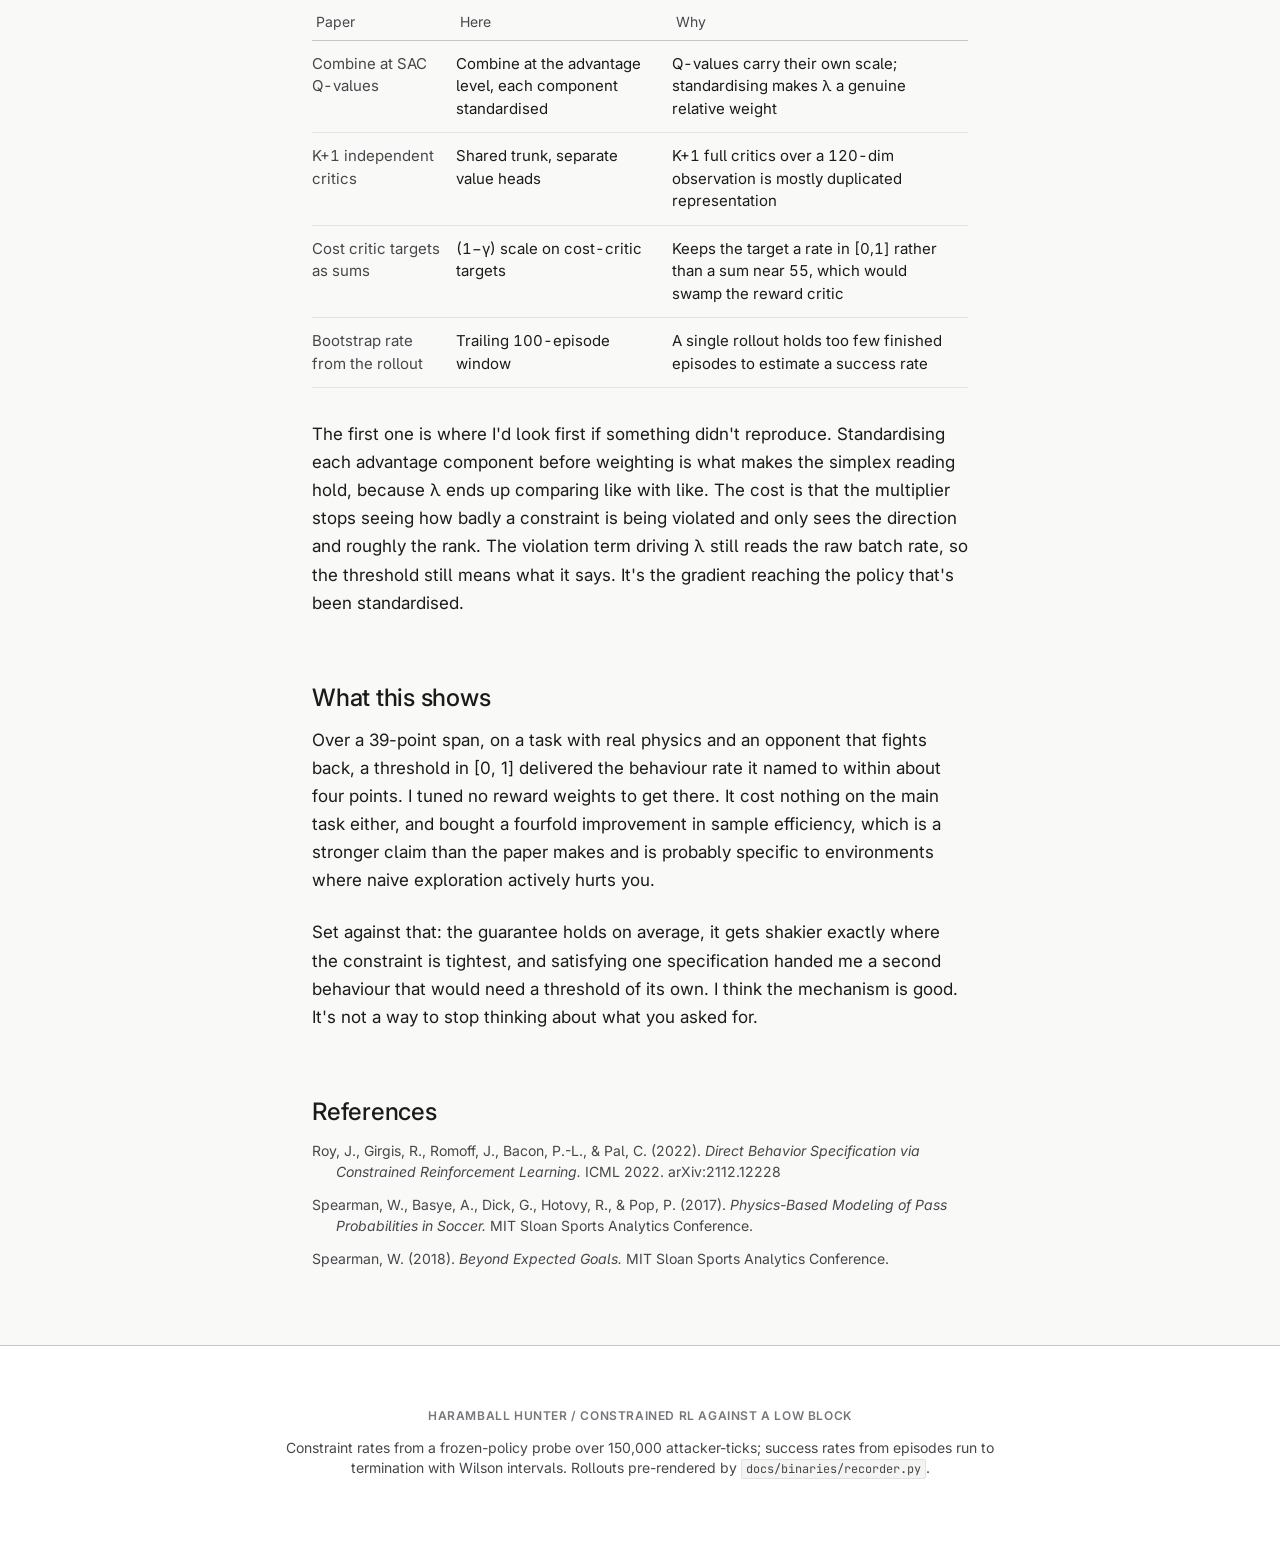
==== commit 3c4a17df: "repo cleanup - pages update" ====
--- a/docs/writeup.html
+++ b/docs/writeup.html
@@ -270,6 +270,137 @@
     want, give it an indicator and a threshold, add it to the set. Cheap to do,
     precisely because the multipliers are normalised and the thresholds carry
     units. I haven't run it. Next experiment, not a caveat.
+  </p>
+
+  <h2>A second constraint: crowd_disc</h2>
+
+  <p>
+    The fix I proposed above was cheap to state and I said I hadn't run it.
+    <code>crowd_disc</code> joined the constraint set as a second behavioural
+    cost, with <code>slow</code> and the success floor both held at their
+    original targets, d&nbsp;=&nbsp;0.75 and 0.40. The new dial was swept over
+    0.05, 0.10 and 0.15, three seeds each, at the same 2.5M-step budget as
+    every other sweep in this write-up.
+  </p>
+
+  <h2>It doesn't track, it suppresses</h2>
+
+  <p>
+    <code>slow</code> tracked its target with a slope of 0.93.
+    <code>crowd_disc</code> doesn't track its target at all. Achieved rate
+    comes back at 3.4%, 4.2% and 3.8% for requested 5%, 10% and 15%, barely
+    off the 2.9% unconstrained baseline no matter how much room the
+    threshold gives it. The optimiser found one answer, near-total
+    suppression, and used it for every target rather than calibrating to
+    each one.
+  </p>
+
+  <p>
+    That suppression isn't free. Success across the three targets lands at
+    59.3%, 58.6% and 61.5%, against 83.5% for the two-constraint baseline
+    (<code>slow</code> and success only, no <code>crowd_disc</code>). Roughly
+    twenty-two to twenty-five points, consistently, for a dial that then
+    doesn't even use the slack it's given.
+  </p>
+
+  <figure>
+    <div class="frame"><img src="assets/constraint_analysis_crowd.png" alt="Four panels, crowd_disc dial at 2.5M steps. Calibration: achieved crowd rate flat around 0.03-0.04 well under every requested target, far below the achieved-equals-target line. All three constraints against requested crowd rate: slow hugging its held 0.75 line, crowd near zero, success around 0.6. Multiplier at convergence falling as crowd strictness loosens. Bootstrap handover step against requested rate, wide error bars."></div>
+    <figcaption>
+      Nine runs, three targets x three seeds, 2.5M steps. Top left is the
+      tell: every point sits close to the unconstrained baseline, nowhere
+      near the achieved-equals-target line the <code>slow</code> sweep
+      produced.
+    </figcaption>
+  </figure>
+
+  <h2>sweep_crowd10_s3 looks like a collapse</h2>
+
+  <p>
+    One run in the sweep looks like the method broke outright.
+    <code>sweep_crowd10_s3</code>'s success and slow-rate both crater in its
+    final logged points, and speed reverts toward the unconstrained
+    distribution. The raw trajectory in <code>runs/sweep_crowd10_s3/metrics.csv</code>
+    explains why. Its bootstrap multiplier, <code>lam_succ</code>, sits above
+    0.99 from roughly 1.1M steps onward, which is effectively the whole
+    budget. The run spent almost all of 2.5M steps still in the "hasn't
+    solved anything yet" regime the bootstrap constraint exists to handle. It
+    only starts releasing at step 2,419,200, and <code>lam0</code>
+    doesn't overtake it until step 2,457,600, thirty-eight thousand steps
+    before the run ends.
+  </p>
+
+  <p>
+    That one log interval of actual handover is where it falls apart:
+    success drops to 0.48, speed jumps to 2.10&nbsp;m/s, slow-rate crashes to
+    0.50. By the final logged point, success is at 0.37, under its own 0.40
+    floor, and speed is at 2.38&nbsp;m/s, back in the neighbourhood of the
+    unconstrained baseline. <code>lam_succ</code> jumps straight back
+    up to 0.84, meaning the optimiser was already retreating into bootstrap
+    mode again as the clock ran out.
+  </p>
+
+  <p>
+    None of that shows up in the sweep table. The 20%-tail-mean I report
+    everywhere else averages those two disastrous points in against eleven
+    healthier ones before them, and comes out at 0.68 slow-rate and 0.54
+    success, both still inside their thresholds, so this run reads as
+    feasible on paper. It isn't a broken method. It's a run whose bootstrap
+    phase ran out the clock before the handover had time to hold, and the
+    tail-mean measurement I'd been trusting doesn't see it. Same lesson as
+    the frozen-policy probe, from a different angle: how you measure a run
+    changes what it looks like it did.
+  </p>
+
+  <h2>5M steps, and one seed that didn't get the memo</h2>
+
+  <p>
+    I reran all nine configs (three targets, three seeds) at 5M steps
+    instead of 2.5M, the same move that turned the original sweep's
+    numbers into something I'd stand behind. It mostly works.
+    <code>sweep_crowd10_s3_5m</code> hands over at step 1,574,400 of 4,992,000,
+    more than two-thirds of the budget still ahead of it, and settles into a
+    stable oscillation for the rest of the run rather than cratering at the
+    end. Across the sweep, success recovers to 66.5%, 70.2% and 69.2% for the
+    three targets, and <code>slow</code> stays centred on its 0.75 line at
+    0.752, 0.754 and 0.752.
+  </p>
+
+  <figure>
+    <div class="frame"><img src="assets/constraint_analysis_crowd_5m.png" alt="Same four panels at 5M steps. Calibration now shows the 0.15 target's mean pulled well above its siblings by one outlier seed near 0.14. Slow still tracks its held 0.75 line. Success has risen across all three targets."></div>
+    <figcaption>
+      Same nine configs, double the steps. Success is up across the board.
+      The top-left panel's 0.15 point is dragged upward by one seed, not the
+      group. See below.
+    </figcaption>
+  </figure>
+
+  <p>
+    <code>crowd_disc</code> still doesn't track cleanly, and one run says
+    exactly why not. <code>sweep_crowd15_s1_5m</code> lands at 14.2% against a
+    15% ceiling, actually using the room it was given, while its two sibling
+    seeds sit at 3.5% and 5.3%, still suppressed toward the
+    unconstrained baseline like everything else in the sweep. Averaging the
+    three into "7.7% at the loosest target" would erase the more interesting
+    fact: two of three seeds picked the suppress-everything solution and one
+    picked a completely different one. The one that didn't also handed over
+    off the bootstrap policy earliest of all nine 5M runs, at step 768,000,
+    against 1,497,600 and 1,804,800 for its own siblings. More runway after
+    an earlier handover, and it spent that runway tracking the threshold
+    instead of running from it. I don't have enough seeds to say that's the
+    mechanism rather than a coincidence, but it's the only lead I've got, and
+    it says the constrained optimiser can land in at least two qualitatively
+    different solutions here depending on how early it stops leaning on the
+    bootstrap.
+  </p>
+
+  <p>
+    One honest limitation before I move on. The 83.5% two-constraint baseline
+    above was trained at 2.5M steps; every crowd-constrained number in this
+    section past the first sweep used 5M. The roughly fifteen-to-twenty point
+    success gap that's left after adding <code>crowd_disc</code> is a real
+    cost, but it's an approximate comparison across two different budgets,
+    not a controlled one. I'd want a 5M two-constraint run before I quoted
+    the gap to two decimal places.
   </p>
 
   <h2>Deviations from the paper</h2>
